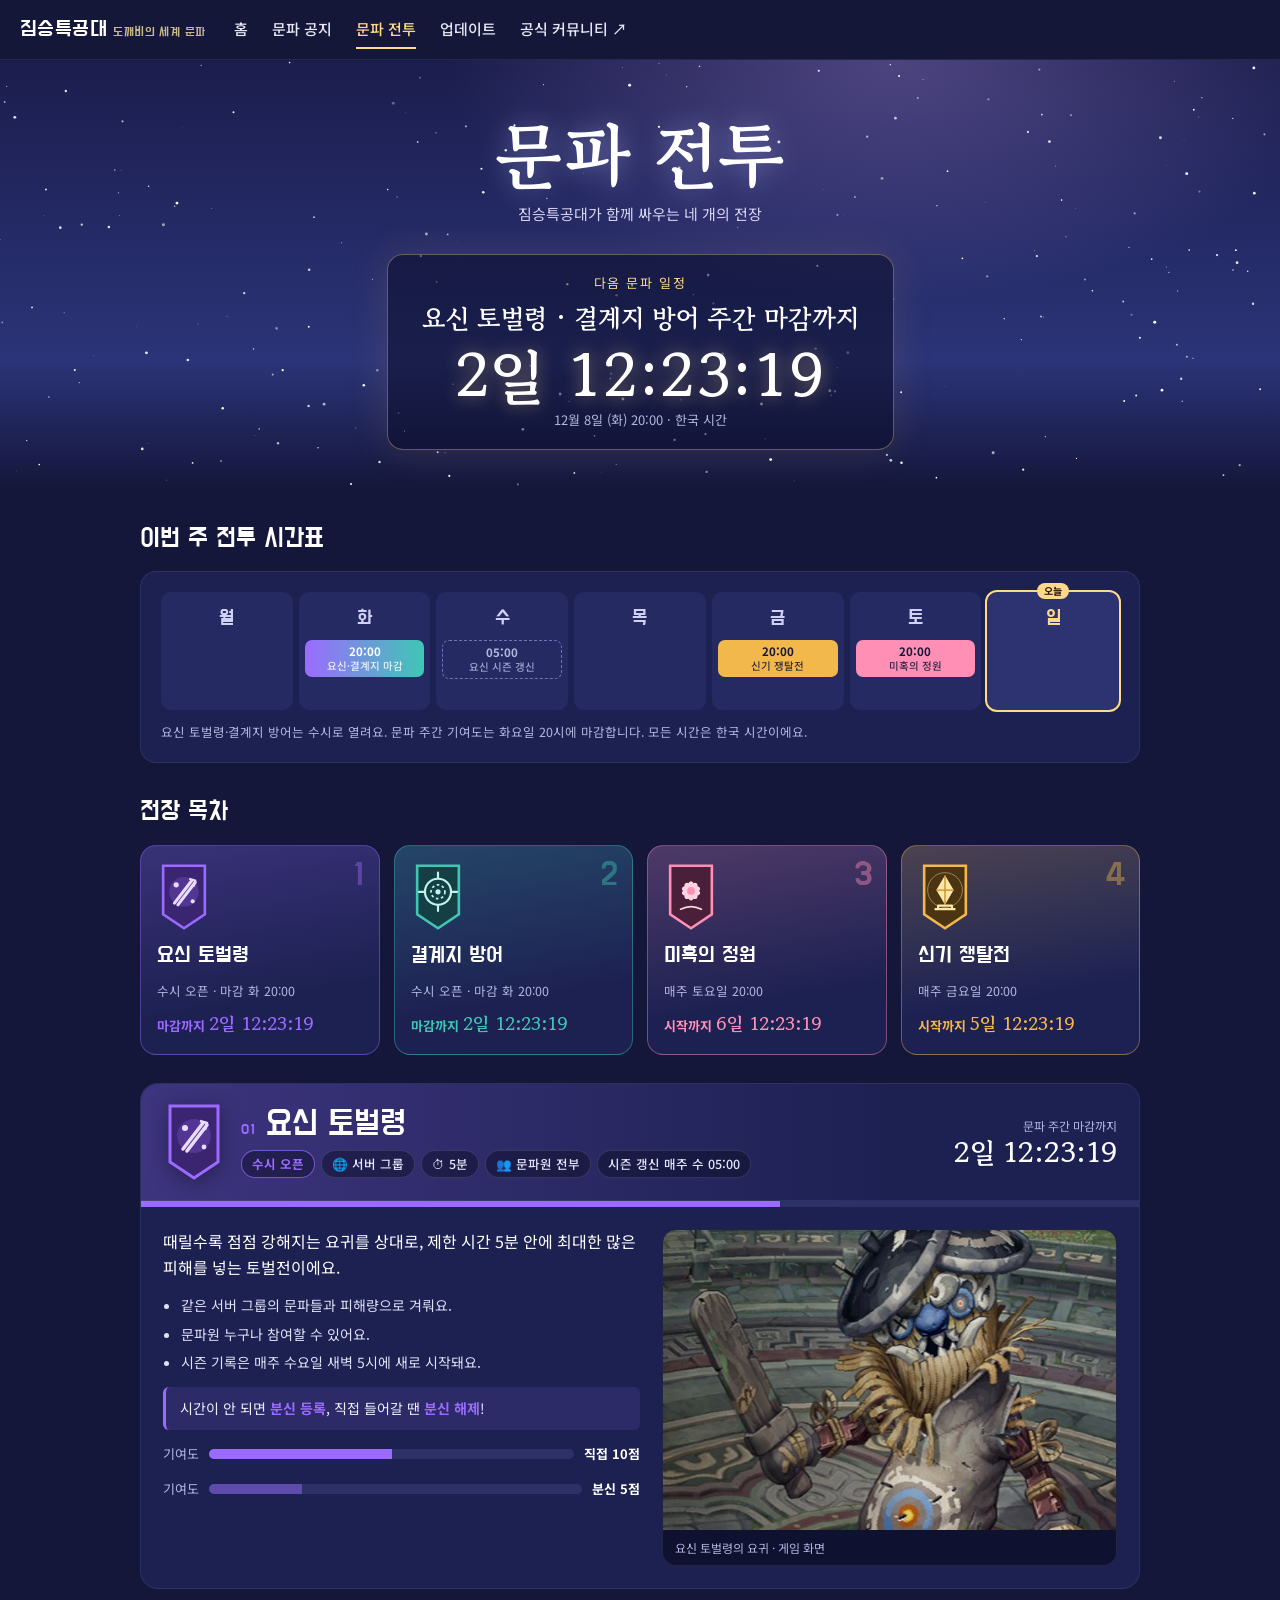
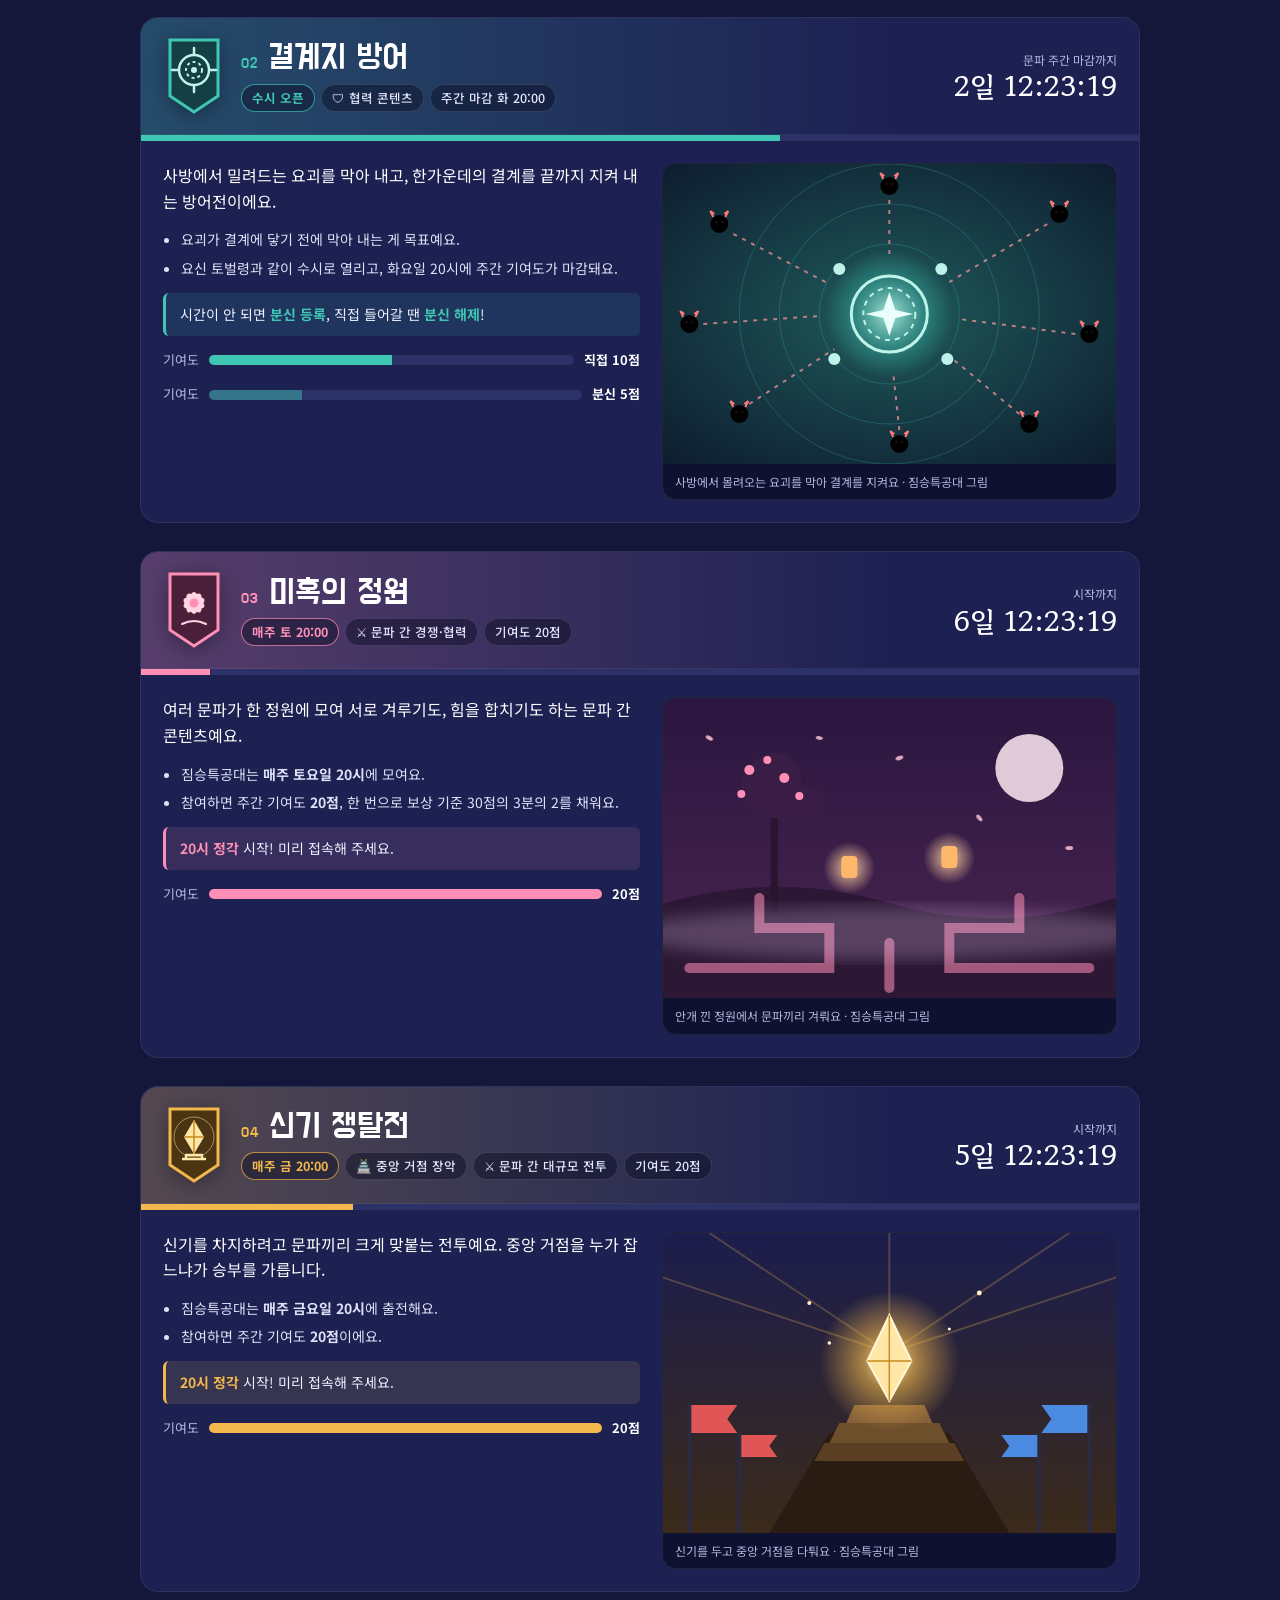
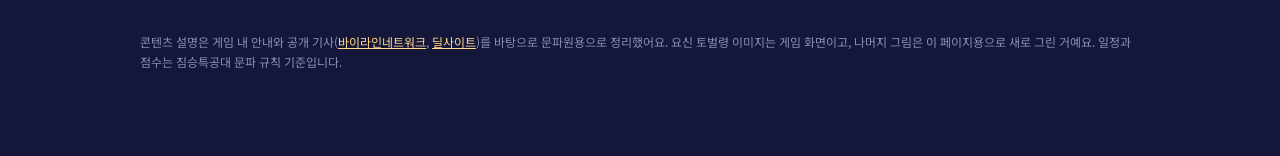
==== battle.html @ cf37f02f "문파 전투 탭 추가, 메인에 다음 일정 카운트다운" ====
<!doctype html>
<html lang="ko">
<head>
<meta charset="utf-8">
<meta name="viewport" content="width=device-width,initial-scale=1,viewport-fit=cover">
<title>문파 전투 · 짐승특공대</title>
<link rel="preconnect" href="https://fonts.googleapis.com">
<link rel="preconnect" href="https://fonts.gstatic.com" crossorigin>
<link rel="stylesheet" href="https://fonts.googleapis.com/css2?family=Do+Hyeon&family=Gowun+Batang:wght@700&family=Noto+Sans+KR:wght@400;500;700&display=swap">
<link rel="stylesheet" href="site.css">
<style>
*{box-sizing:border-box}
html{scroll-behavior:smooth;scroll-padding-top:76px}
body{margin:0;background:#14163a;color:#eef0ff;font-family:"Noto Sans KR",system-ui,sans-serif;line-height:1.6}
:root{--yoshin:#9b6bff;--barrier:#3fc7b4;--garden:#ff8fb5;--artifact:#f2b84b;--card:#1d2152;--card2:#252a62;--muted:#b3b7df}
.serif{font-family:"Gowun Batang",serif;font-weight:700}

/* ── 상단 배너 + 다음 전투 ── */
.top{position:relative;overflow:hidden;text-align:center;padding:56px 20px 40px;
  background:radial-gradient(ellipse 50% 80% at 70% 0%,rgba(170,140,220,.35),transparent 70%),linear-gradient(180deg,#1b1d4d,#2b3478 70%,#14163a)}
#sky{position:absolute;inset:0;width:100%;height:100%;pointer-events:none}
.top-in{position:relative;display:flex;flex-direction:column;align-items:center;gap:10px}
.top h1{margin:0;font-size:clamp(40px,8vw,72px);line-height:1.05;color:#fff;text-shadow:0 0 26px rgba(190,200,255,.45)}
.top .lead{margin:0;color:#d9d6f5;font-size:15px}
.next{margin-top:18px;display:flex;flex-direction:column;align-items:center;gap:4px;padding:18px 34px;border-radius:16px;
  background:rgba(12,14,40,.55);border:1px solid rgba(255,217,138,.35);box-shadow:0 0 40px rgba(255,190,100,.12)}
.next .lbl{font-size:13px;letter-spacing:.12em;color:#ffd98a}
.next .nm{font-size:clamp(20px,3vw,26px);color:#fff}
.next .cd{font-size:clamp(36px,7vw,60px);line-height:1.05;color:#fff;font-variant-numeric:tabular-nums;letter-spacing:.04em;text-shadow:0 0 18px rgba(255,217,138,.45)}
.next .at{font-size:13px;color:var(--muted)}

.wrap{max-width:1040px;margin:0 auto;padding:28px 20px 72px;display:flex;flex-direction:column;gap:28px}
.sec-t{font-family:"Do Hyeon",sans-serif;font-weight:400;font-size:26px;margin:0 0 12px;color:#fff}

/* ── 주간 시간표 ── */
.week{background:var(--card);border:1px solid rgba(255,255,255,.07);border-radius:16px;padding:20px}
.wk-days{display:grid;grid-template-columns:repeat(7,minmax(0,1fr));gap:6px}
.wd{position:relative;border-radius:10px;background:var(--card2);padding:10px 6px 12px;min-height:118px;display:flex;flex-direction:column;align-items:center;gap:6px}
.wd .dn{font-family:"Do Hyeon",sans-serif;font-size:20px;color:#cfd2f5}
.wd.today{outline:2px solid #ffd98a;background:#2d3270}
.wd.today .dn{color:#ffd98a}
.wd.today::after{content:"오늘";position:absolute;top:-9px;font-size:10px;font-weight:700;background:#ffd98a;color:#2a160a;padding:0 7px;border-radius:99px}
.pill{width:100%;border-radius:7px;padding:4px 4px;font-size:11.5px;font-weight:700;text-align:center;line-height:1.3;color:#14163a}
.pill small{display:block;font-weight:500;font-size:10.5px;opacity:.85}
.pill.yb{background:linear-gradient(90deg,var(--yoshin),var(--barrier));color:#fff}
.pill.g{background:var(--garden)}
.pill.a{background:var(--artifact)}
.pill.reset{background:transparent;border:1px dashed #6e74b8;color:#b3b7df}
.wk-note{margin:12px 0 0;font-size:12.5px;color:var(--muted)}

/* ── 목차 ── */
.toc{display:grid;grid-template-columns:repeat(4,minmax(0,1fr));gap:14px}
.ti{--c:#fff;position:relative;display:flex;flex-direction:column;gap:8px;padding:18px 16px 16px;border-radius:16px;text-decoration:none;color:#fff;
  background:linear-gradient(170deg,color-mix(in srgb,var(--c) 22%,#1d2152),#1d2152 70%);border:1px solid color-mix(in srgb,var(--c) 40%,transparent);transition:transform .2s,box-shadow .2s}
.ti:hover{transform:translateY(-4px);box-shadow:0 10px 30px color-mix(in srgb,var(--c) 30%,transparent)}
.ti .num{position:absolute;top:12px;right:14px;font-family:"Do Hyeon",sans-serif;font-size:34px;line-height:1;color:color-mix(in srgb,var(--c) 70%,transparent);opacity:.6}
.ti svg.emb{width:54px;height:66px}
.ti .nm{font-family:"Do Hyeon",sans-serif;font-size:22px}
.ti .wh{font-size:12.5px;color:var(--muted)}
.ti .cd{font-size:13px;font-weight:700;color:var(--c);font-variant-numeric:tabular-nums}
.ti .cd b{font-family:"Gowun Batang",serif;font-size:18px}

/* ── 전투 상세 ── */
.bt{--c:#fff;background:var(--card);border:1px solid rgba(255,255,255,.07);border-radius:18px;overflow:hidden}
.bt-head{display:flex;gap:16px;align-items:center;padding:20px 22px;background:linear-gradient(90deg,color-mix(in srgb,var(--c) 26%,#1d2152),#1d2152 75%);border-bottom:1px solid rgba(255,255,255,.06)}
.bt-head svg.emb{width:62px;height:76px;flex:none;filter:drop-shadow(0 4px 10px rgba(0,0,0,.35))}
.bt-head .tt{display:flex;flex-direction:column;gap:6px;min-width:0;flex:1}
.bt-head h3{margin:0;font-family:"Do Hyeon",sans-serif;font-weight:400;font-size:clamp(26px,4vw,34px);line-height:1.1;color:#fff;display:flex;align-items:baseline;gap:10px;flex-wrap:wrap}
.bt-head h3 .no{font-size:15px;color:var(--c);letter-spacing:.08em}
.chips{display:flex;gap:6px;flex-wrap:wrap}
.chip{display:inline-flex;align-items:center;gap:5px;font-size:12.5px;font-weight:500;padding:3px 10px;border-radius:999px;background:rgba(10,12,35,.45);border:1px solid rgba(255,255,255,.12);color:#e3e5fb;white-space:nowrap}
.chip.k{border-color:color-mix(in srgb,var(--c) 70%,transparent);color:var(--c);font-weight:700}
.bt-cd{flex:none;text-align:right;display:flex;flex-direction:column;gap:2px}
.bt-cd .l{font-size:12px;color:var(--muted)}
.bt-cd .v{font-family:"Gowun Batang",serif;font-weight:700;font-size:28px;line-height:1.1;color:#fff;font-variant-numeric:tabular-nums}
.bt-body{display:grid;grid-template-columns:minmax(0,1.05fr) minmax(0,1fr);gap:22px;padding:22px}
.bt-body p{margin:0}
.desc{display:flex;flex-direction:column;gap:14px}
.desc .goal{font-size:16px;color:#fff}
.desc ul{margin:0;padding-left:18px;display:flex;flex-direction:column;gap:6px;font-size:14px;color:#dfe1f7}
.rule{border-left:3px solid var(--c);background:color-mix(in srgb,var(--c) 12%,transparent);border-radius:6px;padding:10px 14px;font-size:14px}
.rule b{color:var(--c)}
.score{display:flex;align-items:center;gap:10px;font-size:13px;color:var(--muted)}
.score .bar{flex:1;height:10px;border-radius:99px;background:#2c3168;overflow:hidden;display:flex}
.score .bar i{display:block;height:100%;background:var(--c)}
.score .bar i.o{opacity:.45}
.score b{color:#fff;font-variant-numeric:tabular-nums}
figure{margin:0;border-radius:14px;overflow:hidden;background:#0f1130;border:1px solid rgba(255,255,255,.08);display:flex;flex-direction:column}
figure img{display:block;width:100%;height:300px;object-fit:cover;object-position:center 30%}
figure svg.scene{display:block;width:100%;height:300px}
figcaption{font-size:12px;color:var(--muted);padding:8px 12px}
.prog{height:6px;background:#2c3168}
.prog i{display:block;height:100%;background:var(--c);transition:width 1s linear}

.src{font-size:12px;color:#8a8db8;line-height:1.7}
.src a{color:#ffd98a}

@media (max-width:900px){.toc{grid-template-columns:repeat(2,minmax(0,1fr))}.bt-body{grid-template-columns:minmax(0,1fr)}}
@media (max-width:640px){
  .wk-days{grid-template-columns:minmax(0,1fr);gap:8px}
  .wd{min-height:0;flex-direction:row;align-items:center;gap:10px;padding:10px 12px}
  .wd .dn{width:28px;flex:none}
  .wd:not(:has(.pill)):not(.today){display:none}
  .wd.today::after{position:static;order:3;margin-left:auto}
  .pill{width:auto;flex:1;text-align:left;padding:6px 10px;font-size:13px}
  .pill small{display:inline;margin-left:6px;font-size:12px}
  .bt-head{flex-wrap:wrap}.bt-cd{text-align:left;width:100%;flex-direction:row;align-items:baseline;gap:10px}
  .bt-head svg.emb{width:50px;height:62px}
  figure img,figure svg.scene{height:220px}
}
@media (max-width:420px){.toc{gap:10px}.ti{padding:14px 12px}.ti .nm{font-size:19px}.ti .num{font-size:26px}.ti .cd b{font-size:15px}.ti svg.emb{width:44px;height:54px}}
@media (prefers-reduced-motion:reduce){html{scroll-behavior:auto}.ti,.prog i{transition:none}}
</style>
</head>
<body>
<header class="gnb">
  <a class="logo" href="index.html">짐승특공대<small>도깨비의 세계 문파</small></a>
  <nav>
    <a href="index.html">홈</a>
    <a href="notice.html">문파 공지</a>
    <a href="battle.html" class="on">문파 전투</a>
    <a href="updates.html">업데이트</a>
    <a href="https://forum.kakaogames.com/dokkaebi" target="_blank" rel="noopener"><span class="pc">공식 </span>커뮤니티 ↗</a>
  </nav>
</header>

<!-- 문장 SVG 정의 (네 전투 공용 깃발 모양) -->
<svg width="0" height="0" style="position:absolute" aria-hidden="true">
  <defs>
    <path id="pennant" d="M6 2 H54 V58 L30 74 L6 58 Z"/>
    <symbol id="ic-yoshin" viewBox="0 0 60 76"><use href="#pennant" fill="#3b2470" stroke="#9b6bff" stroke-width="3"/><circle cx="30" cy="32" r="17" fill="#9b6bff" opacity=".25"/>
      <path d="M19 45 L39 19 M23 47 L43 21" stroke="#e9dcff" stroke-width="3.5" stroke-linecap="round"/><path d="M36 17 l7 2 -2 7" fill="none" stroke="#e9dcff" stroke-width="2.5" stroke-linejoin="round"/><circle cx="21" cy="24" r="3" fill="#e9dcff"/><circle cx="40" cy="43" r="2.4" fill="#e9dcff"/></symbol>
    <symbol id="ic-barrier" viewBox="0 0 60 76"><use href="#pennant" fill="#143f45" stroke="#3fc7b4" stroke-width="3"/>
      <circle cx="30" cy="32" r="15" fill="none" stroke="#bff3ea" stroke-width="2.5"/><circle cx="30" cy="32" r="8" fill="none" stroke="#bff3ea" stroke-width="2" stroke-dasharray="3 3"/><circle cx="30" cy="32" r="3" fill="#bff3ea"/>
      <path d="M30 10 v6 M30 48 v6 M8 32 h6 M46 32 h6" stroke="#bff3ea" stroke-width="2.5" stroke-linecap="round"/></symbol>
    <symbol id="ic-garden" viewBox="0 0 60 76"><use href="#pennant" fill="#4a1f3a" stroke="#ff8fb5" stroke-width="3"/>
      <g transform="translate(30 31)" fill="#ffd3e2"><ellipse rx="5" ry="11" transform="rotate(0)"/><ellipse rx="5" ry="11" transform="rotate(72)"/><ellipse rx="5" ry="11" transform="rotate(144)"/><ellipse rx="5" ry="11" transform="rotate(216)"/><ellipse rx="5" ry="11" transform="rotate(288)"/></g>
      <circle cx="30" cy="31" r="4.5" fill="#ff8fb5"/><path d="M18 52 q12 -6 24 0" fill="none" stroke="#ffd3e2" stroke-width="2" stroke-linecap="round"/></symbol>
    <symbol id="ic-artifact" viewBox="0 0 60 76"><use href="#pennant" fill="#4a3412" stroke="#f2b84b" stroke-width="3"/>
      <path d="M30 13 L40 30 L30 47 L20 30 Z" fill="#ffe7a8"/><path d="M30 13 L30 47 M20 30 H40" stroke="#c98a1c" stroke-width="1.5"/>
      <path d="M18 52 h24 M22 52 v-4 h16 v4" fill="none" stroke="#ffe7a8" stroke-width="2.5" stroke-linejoin="round"/><circle cx="30" cy="30" r="20" fill="none" stroke="#ffe7a8" stroke-width="1" opacity=".5"/></symbol>
  </defs>
</svg>

<section class="top">
  <canvas id="sky" aria-hidden="true"></canvas>
  <div class="top-in">
    <h1 class="serif">문파 전투</h1>
    <p class="lead">짐승특공대가 함께 싸우는 네 개의 전장</p>
    <div class="next" aria-live="off">
      <span class="lbl">다음 문파 일정</span>
      <span class="nm serif" id="nextName">-</span>
      <span class="cd serif" id="nextCd">--:--:--</span>
      <span class="at" id="nextAt"></span>
    </div>
  </div>
</section>

<main class="wrap">

  <section aria-labelledby="wk-h">
    <h2 class="sec-t" id="wk-h">이번 주 전투 시간표</h2>
    <div class="week">
      <div class="wk-days" id="week">
        <div class="wd" data-d="1"><span class="dn">월</span></div>
        <div class="wd" data-d="2"><span class="dn">화</span><span class="pill yb">20:00<small>요신·결계지 마감</small></span></div>
        <div class="wd" data-d="3"><span class="dn">수</span><span class="pill reset">05:00<small>요신 시즌 갱신</small></span></div>
        <div class="wd" data-d="4"><span class="dn">목</span></div>
        <div class="wd" data-d="5"><span class="dn">금</span><span class="pill a">20:00<small>신기 쟁탈전</small></span></div>
        <div class="wd" data-d="6"><span class="dn">토</span><span class="pill g">20:00<small>미혹의 정원</small></span></div>
        <div class="wd" data-d="0"><span class="dn">일</span></div>
      </div>
      <p class="wk-note">요신 토벌령·결계지 방어는 수시로 열려요. 문파 주간 기여도는 화요일 20시에 마감합니다. 모든 시간은 한국 시간이에요.</p>
    </div>
  </section>

  <section aria-labelledby="toc-h">
    <h2 class="sec-t" id="toc-h">전장 목차</h2>
    <nav class="toc" aria-label="문파 전투 목차">
      <a class="ti" href="#yoshin" style="--c:var(--yoshin)"><span class="num">1</span><svg class="emb"><use href="#ic-yoshin"/></svg><span class="nm">요신 토벌령</span><span class="wh">수시 오픈 · 마감 화 20:00</span><span class="cd" data-cd="yoshin">마감까지 <b>-</b></span></a>
      <a class="ti" href="#barrier" style="--c:var(--barrier)"><span class="num">2</span><svg class="emb"><use href="#ic-barrier"/></svg><span class="nm">결계지 방어</span><span class="wh">수시 오픈 · 마감 화 20:00</span><span class="cd" data-cd="barrier">마감까지 <b>-</b></span></a>
      <a class="ti" href="#garden" style="--c:var(--garden)"><span class="num">3</span><svg class="emb"><use href="#ic-garden"/></svg><span class="nm">미혹의 정원</span><span class="wh">매주 토요일 20:00</span><span class="cd" data-cd="garden">시작까지 <b>-</b></span></a>
      <a class="ti" href="#artifact" style="--c:var(--artifact)"><span class="num">4</span><svg class="emb"><use href="#ic-artifact"/></svg><span class="nm">신기 쟁탈전</span><span class="wh">매주 금요일 20:00</span><span class="cd" data-cd="artifact">시작까지 <b>-</b></span></a>
    </nav>
  </section>

  <!-- 1. 요신 토벌령 -->
  <article class="bt" id="yoshin" style="--c:var(--yoshin)">
    <div class="bt-head">
      <svg class="emb" aria-hidden="true"><use href="#ic-yoshin"/></svg>
      <div class="tt">
        <h3><span class="no">01</span>요신 토벌령</h3>
        <div class="chips"><span class="chip k">수시 오픈</span><span class="chip">🌐 서버 그룹</span><span class="chip">⏱ 5분</span><span class="chip">👥 문파원 전부</span><span class="chip">시즌 갱신 매주 수 05:00</span></div>
      </div>
      <div class="bt-cd"><span class="l">문파 주간 마감까지</span><span class="v" data-cd2="yoshin">--:--:--</span></div>
    </div>
    <div class="prog"><i data-prog="yoshin"></i></div>
    <div class="bt-body">
      <div class="desc">
        <p class="goal">때릴수록 점점 강해지는 요귀를 상대로, 제한 시간 5분 안에 최대한 많은 피해를 넣는 토벌전이에요.</p>
        <ul>
          <li>같은 서버 그룹의 문파들과 피해량으로 겨뤄요.</li>
          <li>문파원 누구나 참여할 수 있어요.</li>
          <li>시즌 기록은 매주 수요일 새벽 5시에 새로 시작돼요.</li>
        </ul>
        <div class="rule">시간이 안 되면 <b>분신 등록</b>, 직접 들어갈 땐 <b>분신 해제</b>!</div>
        <div class="score"><span>기여도</span><span class="bar"><i style="width:50%"></i></span><b>직접 10점</b></div>
        <div class="score"><span>기여도</span><span class="bar"><i class="o" style="width:25%"></i></span><b>분신 5점</b></div>
      </div>
      <figure>
        <img src="yoshin-boss.jpg" alt="요신 토벌령에 등장하는 허수아비 모습의 요귀" loading="lazy">
        <figcaption>요신 토벌령의 요귀 · 게임 화면</figcaption>
      </figure>
    </div>
  </article>

  <!-- 2. 결계지 방어 -->
  <article class="bt" id="barrier" style="--c:var(--barrier)">
    <div class="bt-head">
      <svg class="emb" aria-hidden="true"><use href="#ic-barrier"/></svg>
      <div class="tt">
        <h3><span class="no">02</span>결계지 방어</h3>
        <div class="chips"><span class="chip k">수시 오픈</span><span class="chip">🛡 협력 콘텐츠</span><span class="chip">주간 마감 화 20:00</span></div>
      </div>
      <div class="bt-cd"><span class="l">문파 주간 마감까지</span><span class="v" data-cd2="barrier">--:--:--</span></div>
    </div>
    <div class="prog"><i data-prog="barrier"></i></div>
    <div class="bt-body">
      <div class="desc">
        <p class="goal">사방에서 밀려드는 요괴를 막아 내고, 한가운데의 결계를 끝까지 지켜 내는 방어전이에요.</p>
        <ul>
          <li>요괴가 결계에 닿기 전에 막아 내는 게 목표예요.</li>
          <li>요신 토벌령과 같이 수시로 열리고, 화요일 20시에 주간 기여도가 마감돼요.</li>
        </ul>
        <div class="rule">시간이 안 되면 <b>분신 등록</b>, 직접 들어갈 땐 <b>분신 해제</b>!</div>
        <div class="score"><span>기여도</span><span class="bar"><i style="width:50%"></i></span><b>직접 10점</b></div>
        <div class="score"><span>기여도</span><span class="bar"><i class="o" style="width:25%"></i></span><b>분신 5점</b></div>
      </div>
      <figure>
        <svg class="scene" viewBox="0 0 480 300" preserveAspectRatio="xMidYMid slice" role="img" aria-label="가운데 결계를 향해 사방에서 요괴가 몰려오는 그림">
          <defs><radialGradient id="bg2" cx="50%" cy="50%" r="70%"><stop offset="0" stop-color="#1f5a5a"/><stop offset="1" stop-color="#0d1b2e"/></radialGradient>
            <radialGradient id="ward" cx="50%" cy="50%" r="50%"><stop offset="0" stop-color="#bff3ea" stop-opacity=".9"/><stop offset=".6" stop-color="#3fc7b4" stop-opacity=".35"/><stop offset="1" stop-color="#3fc7b4" stop-opacity="0"/></radialGradient></defs>
          <rect width="480" height="300" fill="url(#bg2)"/>
          <g stroke="#3fc7b4" stroke-opacity=".25" fill="none"><circle cx="240" cy="150" r="70"/><circle cx="240" cy="150" r="110"/><circle cx="240" cy="150" r="150"/></g>
          <circle cx="240" cy="150" r="64" fill="url(#ward)"/>
          <circle cx="240" cy="150" r="38" fill="none" stroke="#bff3ea" stroke-width="3"/>
          <circle cx="240" cy="150" r="26" fill="none" stroke="#bff3ea" stroke-width="2" stroke-dasharray="5 5"/>
          <path d="M240 128 L246 146 L264 150 L246 154 L240 172 L234 154 L216 150 L234 146 Z" fill="#e9fffb"/>
          <g fill="#ff7a7a"><g id="mob"><circle r="9"/><circle cx="-3" cy="-2" r="1.6" fill="#1a0b0b"/><circle cx="3" cy="-2" r="1.6" fill="#1a0b0b"/><path d="M-6 -7 l-3 -6 4 3 M6 -7 l3 -6 -4 3" stroke="#ff7a7a" stroke-width="2"/></g></g>
          <use href="#mob" x="70" y="60"/><use href="#mob" x="40" y="160"/><use href="#mob" x="90" y="250"/>
          <use href="#mob" x="410" y="50"/><use href="#mob" x="440" y="170"/><use href="#mob" x="380" y="260"/>
          <use href="#mob" x="240" y="22"/><use href="#mob" x="250" y="280"/>
          <g stroke="#ff9a9a" stroke-width="2" stroke-dasharray="4 6" fill="none" opacity=".7"><path d="M84 70 L180 120"/><path d="M54 160 L170 152"/><path d="M100 240 L185 185"/><path d="M398 60 L300 118"/><path d="M426 170 L310 155"/><path d="M370 250 L295 188"/><path d="M240 36 L240 92"/><path d="M250 266 L244 210"/></g>
          <g fill="#bff3ea"><circle cx="190" cy="105" r="6"/><circle cx="292" cy="105" r="6"/><circle cx="185" cy="195" r="6"/><circle cx="298" cy="195" r="6"/></g>
        </svg>
        <figcaption>사방에서 몰려오는 요괴를 막아 결계를 지켜요 · 짐승특공대 그림</figcaption>
      </figure>
    </div>
  </article>

  <!-- 3. 미혹의 정원 -->
  <article class="bt" id="garden" style="--c:var(--garden)">
    <div class="bt-head">
      <svg class="emb" aria-hidden="true"><use href="#ic-garden"/></svg>
      <div class="tt">
        <h3><span class="no">03</span>미혹의 정원</h3>
        <div class="chips"><span class="chip k">매주 토 20:00</span><span class="chip">⚔ 문파 간 경쟁·협력</span><span class="chip">기여도 20점</span></div>
      </div>
      <div class="bt-cd"><span class="l">시작까지</span><span class="v" data-cd2="garden">--:--:--</span></div>
    </div>
    <div class="prog"><i data-prog="garden"></i></div>
    <div class="bt-body">
      <div class="desc">
        <p class="goal">여러 문파가 한 정원에 모여 서로 겨루기도, 힘을 합치기도 하는 문파 간 콘텐츠예요.</p>
        <ul>
          <li>짐승특공대는 <b>매주 토요일 20시</b>에 모여요.</li>
          <li>참여하면 주간 기여도 <b>20점</b>, 한 번으로 보상 기준 30점의 3분의 2를 채워요.</li>
        </ul>
        <div class="rule"><b>20시 정각</b> 시작! 미리 접속해 주세요.</div>
        <div class="score"><span>기여도</span><span class="bar"><i style="width:100%"></i></span><b>20점</b></div>
      </div>
      <figure>
        <svg class="scene" viewBox="0 0 480 300" preserveAspectRatio="xMidYMid slice" role="img" aria-label="안개 낀 밤의 정원과 등불, 꽃잎이 흩날리는 그림">
          <defs><linearGradient id="bg3" x1="0" y1="0" x2="0" y2="1"><stop offset="0" stop-color="#2a1640"/><stop offset="1" stop-color="#4a2550"/></linearGradient>
            <radialGradient id="glow3"><stop offset="0" stop-color="#ffd3a0" stop-opacity=".9"/><stop offset="1" stop-color="#ffd3a0" stop-opacity="0"/></radialGradient>
            <filter id="blur3"><feGaussianBlur stdDeviation="8"/></filter></defs>
          <rect width="480" height="300" fill="url(#bg3)"/>
          <circle cx="380" cy="70" r="34" fill="#ffe9f1" opacity=".85"/>
          <path d="M0 210 Q120 170 240 205 T480 195 V300 H0Z" fill="#2c1735"/>
          <g fill="none" stroke="#ff8fb5" stroke-opacity=".55" stroke-width="10" stroke-linecap="round"><path d="M40 270 H180 V230 H110 V200"/><path d="M440 270 H300 V230 H370 V200"/><path d="M240 290 V245"/></g>
          <g transform="translate(120 120)"><path d="M0 0 C-30 -10 -40 -40 -10 -60 C10 -75 40 -55 30 -30 C50 -40 70 -10 40 5 Z" fill="#3a1d47"/></g>
          <g fill="#ff8fb5"><circle cx="100" cy="72" r="5"/><circle cx="118" cy="62" r="4"/><circle cx="135" cy="80" r="5"/><circle cx="92" cy="96" r="4"/><circle cx="150" cy="98" r="4"/></g>
          <path d="M125 120 V215" stroke="#2a1430" stroke-width="7"/>
          <g><circle cx="200" cy="170" r="26" fill="url(#glow3)"/><rect x="192" y="158" width="16" height="22" rx="4" fill="#ffb86b"/>
             <circle cx="300" cy="160" r="26" fill="url(#glow3)"/><rect x="292" y="148" width="16" height="22" rx="4" fill="#ffb86b"/></g>
          <ellipse cx="240" cy="235" rx="260" ry="26" fill="#f6d6ff" opacity=".22" filter="url(#blur3)"/>
          <g fill="#ffc3d6" opacity=".85"><ellipse cx="60" cy="40" rx="4" ry="2" transform="rotate(30 60 40)"/><ellipse cx="250" cy="60" rx="4" ry="2" transform="rotate(-20 250 60)"/><ellipse cx="330" cy="120" rx="4" ry="2" transform="rotate(50 330 120)"/><ellipse cx="420" cy="150" rx="4" ry="2"/><ellipse cx="170" cy="40" rx="3.5" ry="1.8" transform="rotate(10 170 40)"/></g>
        </svg>
        <figcaption>안개 낀 정원에서 문파끼리 겨뤄요 · 짐승특공대 그림</figcaption>
      </figure>
    </div>
  </article>

  <!-- 4. 신기 쟁탈전 -->
  <article class="bt" id="artifact" style="--c:var(--artifact)">
    <div class="bt-head">
      <svg class="emb" aria-hidden="true"><use href="#ic-artifact"/></svg>
      <div class="tt">
        <h3><span class="no">04</span>신기 쟁탈전</h3>
        <div class="chips"><span class="chip k">매주 금 20:00</span><span class="chip">🏯 중앙 거점 장악</span><span class="chip">⚔ 문파 간 대규모 전투</span><span class="chip">기여도 20점</span></div>
      </div>
      <div class="bt-cd"><span class="l">시작까지</span><span class="v" data-cd2="artifact">--:--:--</span></div>
    </div>
    <div class="prog"><i data-prog="artifact"></i></div>
    <div class="bt-body">
      <div class="desc">
        <p class="goal">신기를 차지하려고 문파끼리 크게 맞붙는 전투예요. 중앙 거점을 누가 잡느냐가 승부를 가릅니다.</p>
        <ul>
          <li>짐승특공대는 <b>매주 금요일 20시</b>에 출전해요.</li>
                    <li>참여하면 주간 기여도 <b>20점</b>이에요.</li>
        </ul>
        <div class="rule"><b>20시 정각</b> 시작! 미리 접속해 주세요.</div>
        <div class="score"><span>기여도</span><span class="bar"><i style="width:100%"></i></span><b>20점</b></div>
      </div>
      <figure>
        <svg class="scene" viewBox="0 0 480 300" preserveAspectRatio="xMidYMid slice" role="img" aria-label="가운데 제단 위에 빛나는 신기가 있고 양쪽에서 문파 깃발이 다가오는 그림">
          <defs><linearGradient id="bg4" x1="0" y1="0" x2="0" y2="1"><stop offset="0" stop-color="#1b1d4d"/><stop offset="1" stop-color="#3b2a1a"/></linearGradient>
            <radialGradient id="glow4"><stop offset="0" stop-color="#fff2c4"/><stop offset=".4" stop-color="#f2b84b" stop-opacity=".6"/><stop offset="1" stop-color="#f2b84b" stop-opacity="0"/></radialGradient></defs>
          <rect width="480" height="300" fill="url(#bg4)"/>
          <g stroke="#f2b84b" stroke-opacity=".25" stroke-width="2"><path d="M240 120 L0 40"/><path d="M240 120 L480 40"/><path d="M240 120 L60 0"/><path d="M240 120 L420 0"/><path d="M240 120 L240 0"/></g>
          <path d="M120 300 L180 200 H300 L360 300Z" fill="#2a1c12"/>
          <path d="M175 210 H305 L315 228 H165Z" fill="#5a3f22"/><path d="M190 190 H290 L300 210 H180Z" fill="#6e4f2c"/><path d="M205 172 H275 L283 190 H197Z" fill="#856038"/>
          <circle cx="240" cy="128" r="70" fill="url(#glow4)"/>
          <path d="M240 82 L262 128 L240 168 L218 128 Z" fill="#ffe7a8" stroke="#fff6d8" stroke-width="2"/><path d="M240 82 V168 M218 128 H262" stroke="#c98a1c" stroke-width="1.5"/>
          <g><path d="M40 300 V170" stroke="#2a2a40" stroke-width="4"/><path d="M42 172 h46 l-10 14 10 14 h-46z" fill="#e05555"/>
             <path d="M90 300 V200" stroke="#2a2a40" stroke-width="4"/><path d="M92 202 h36 l-8 11 8 11 h-36z" fill="#e05555"/>
             <path d="M440 300 V170" stroke="#2a2a40" stroke-width="4"/><path d="M438 172 h-46 l10 14 -10 14 h46z" fill="#4a8ae0"/>
             <path d="M390 300 V200" stroke="#2a2a40" stroke-width="4"/><path d="M388 202 h-36 l8 11 -8 11 h36z" fill="#4a8ae0"/></g>
          <g fill="#fff2c4"><circle cx="160" cy="70" r="2"/><circle cx="330" cy="60" r="2.4"/><circle cx="300" cy="96" r="1.6"/><circle cx="180" cy="110" r="1.8"/></g>
        </svg>
        <figcaption>신기를 두고 중앙 거점을 다퉈요 · 짐승특공대 그림</figcaption>
      </figure>
    </div>
  </article>

  <p class="src">콘텐츠 설명은 게임 내 안내와 공개 기사(<a href="https://byline.network/2026/08/20-643/" target="_blank" rel="noopener">바이라인네트워크</a>, <a href="https://dealsite.co.kr/articles/167556" target="_blank" rel="noopener">딜사이트</a>)를 바탕으로 문파원용으로 정리했어요. 요신 토벌령 이미지는 게임 화면이고, 나머지 그림은 이 페이지용으로 새로 그린 거예요. 일정과 점수는 짐승특공대 문파 규칙 기준입니다.</p>
</main>

<script src="schedule.js"></script>
<script>
(function(){
  var B=window.BATTLES, T=window.BattleTime, WEEK=7*86400000;
  var dayName=['일','월','화','수','목','금','토'];
  function label(b){return b.kind==='deadline'?'요신 토벌령 · 결계지 방어 주간 마감':b.name;}
  /* 오늘 표시 */
  var k=new Date(Date.now()+9*3600000).getUTCDay();
  var td=document.querySelector('.wd[data-d="'+k+'"]'); if(td) td.classList.add('today');

  function tick(){
    var now=Date.now();
    var s=T.soonest(now), f=T.fmt(s.ms);
    document.getElementById('nextName').textContent=label(s.b)+(s.b.kind==='deadline'?'까지':' 시작까지');
    document.getElementById('nextCd').textContent=f.text;
    var at=new Date(now+s.ms+9*3600000);
    document.getElementById('nextAt').textContent=(at.getUTCMonth()+1)+'월 '+at.getUTCDate()+'일 ('+dayName[at.getUTCDay()]+') '+String(at.getUTCHours()).padStart(2,'0')+':'+String(at.getUTCMinutes()).padStart(2,'0')+' · 한국 시간';
    B.forEach(function(b){
      var ms=T.untilNext(b,now), t=T.fmt(ms);
      var a=document.querySelector('[data-cd="'+b.id+'"] b'); if(a) a.textContent=t.text;
      var c=document.querySelector('[data-cd2="'+b.id+'"]'); if(c) c.textContent=t.text;
      var p=document.querySelector('[data-prog="'+b.id+'"]'); if(p) p.style.width=((1-ms/WEEK)*100).toFixed(2)+'%';
    });
  }
  tick(); setInterval(tick,1000);

  /* 별 */
  var c=document.getElementById('sky'),x=c.getContext('2d'),dpr=Math.min(window.devicePixelRatio||1,2),st=[];
  var still=window.matchMedia('(prefers-reduced-motion: reduce)').matches;
  function size(){c.width=c.offsetWidth*dpr;c.height=c.offsetHeight*dpr;st=[];var n=Math.round(c.offsetWidth*c.offsetHeight/2400);
    for(var i=0;i<n;i++)st.push({x:Math.random()*c.width,y:Math.random()*c.height,r:(Math.random()*1.2+.3)*dpr,p:Math.random()*6.28,s:Math.random()*.02+.005});}
  function draw(){x.clearRect(0,0,c.width,c.height);for(var i=0;i<st.length;i++){var s=st[i];s.p+=s.s;x.globalAlpha=.3+.7*Math.abs(Math.sin(s.p));x.fillStyle='#fff';x.beginPath();x.arc(s.x,s.y,s.r,0,6.28);x.fill();}
    if(!still)requestAnimationFrame(draw);}
  size();draw();window.addEventListener('resize',function(){size();if(still)draw();});
})();
</script>
</body>
</html>
---- site.css ----
/* 공통 상단 메뉴 (모든 페이지) */
.gnb{position:sticky;top:0;z-index:50;display:flex;align-items:center;gap:28px;
  height:60px;padding:0 max(20px,env(safe-area-inset-left,0px));
  background:rgba(22,24,58,.92);backdrop-filter:blur(8px);-webkit-backdrop-filter:blur(8px);
  border-bottom:1px solid rgba(255,255,255,.08);font-family:"Noto Sans KR",system-ui,sans-serif}
.gnb .logo{font-family:"Do Hyeon","Noto Sans KR",sans-serif;font-size:22px;color:#fff;text-decoration:none;letter-spacing:.02em;white-space:nowrap}
.gnb .logo small{font-size:13px;color:#c8b98a;margin-left:6px}
.gnb nav{display:flex;gap:24px;overflow-x:auto;scrollbar-width:none}
.gnb nav a{color:#e6e6f5;text-decoration:none;font-size:15px;font-weight:500;white-space:nowrap;padding:6px 0;border-bottom:2px solid transparent}
.gnb nav a:hover{color:#fff}
.gnb nav a.on{color:#ffd98a;border-bottom-color:#ffd98a}
@media (max-width:560px){.gnb{gap:16px}.gnb .logo small{display:none}.gnb nav{gap:16px}.gnb nav a{font-size:14px}}
@media (max-width:420px){.gnb .pc{display:none}.gnb{gap:12px}.gnb nav{gap:12px}}
@media (max-width:480px){.gnb .logo{display:none}.gnb nav{gap:14px}.gnb nav a{font-size:14px}}
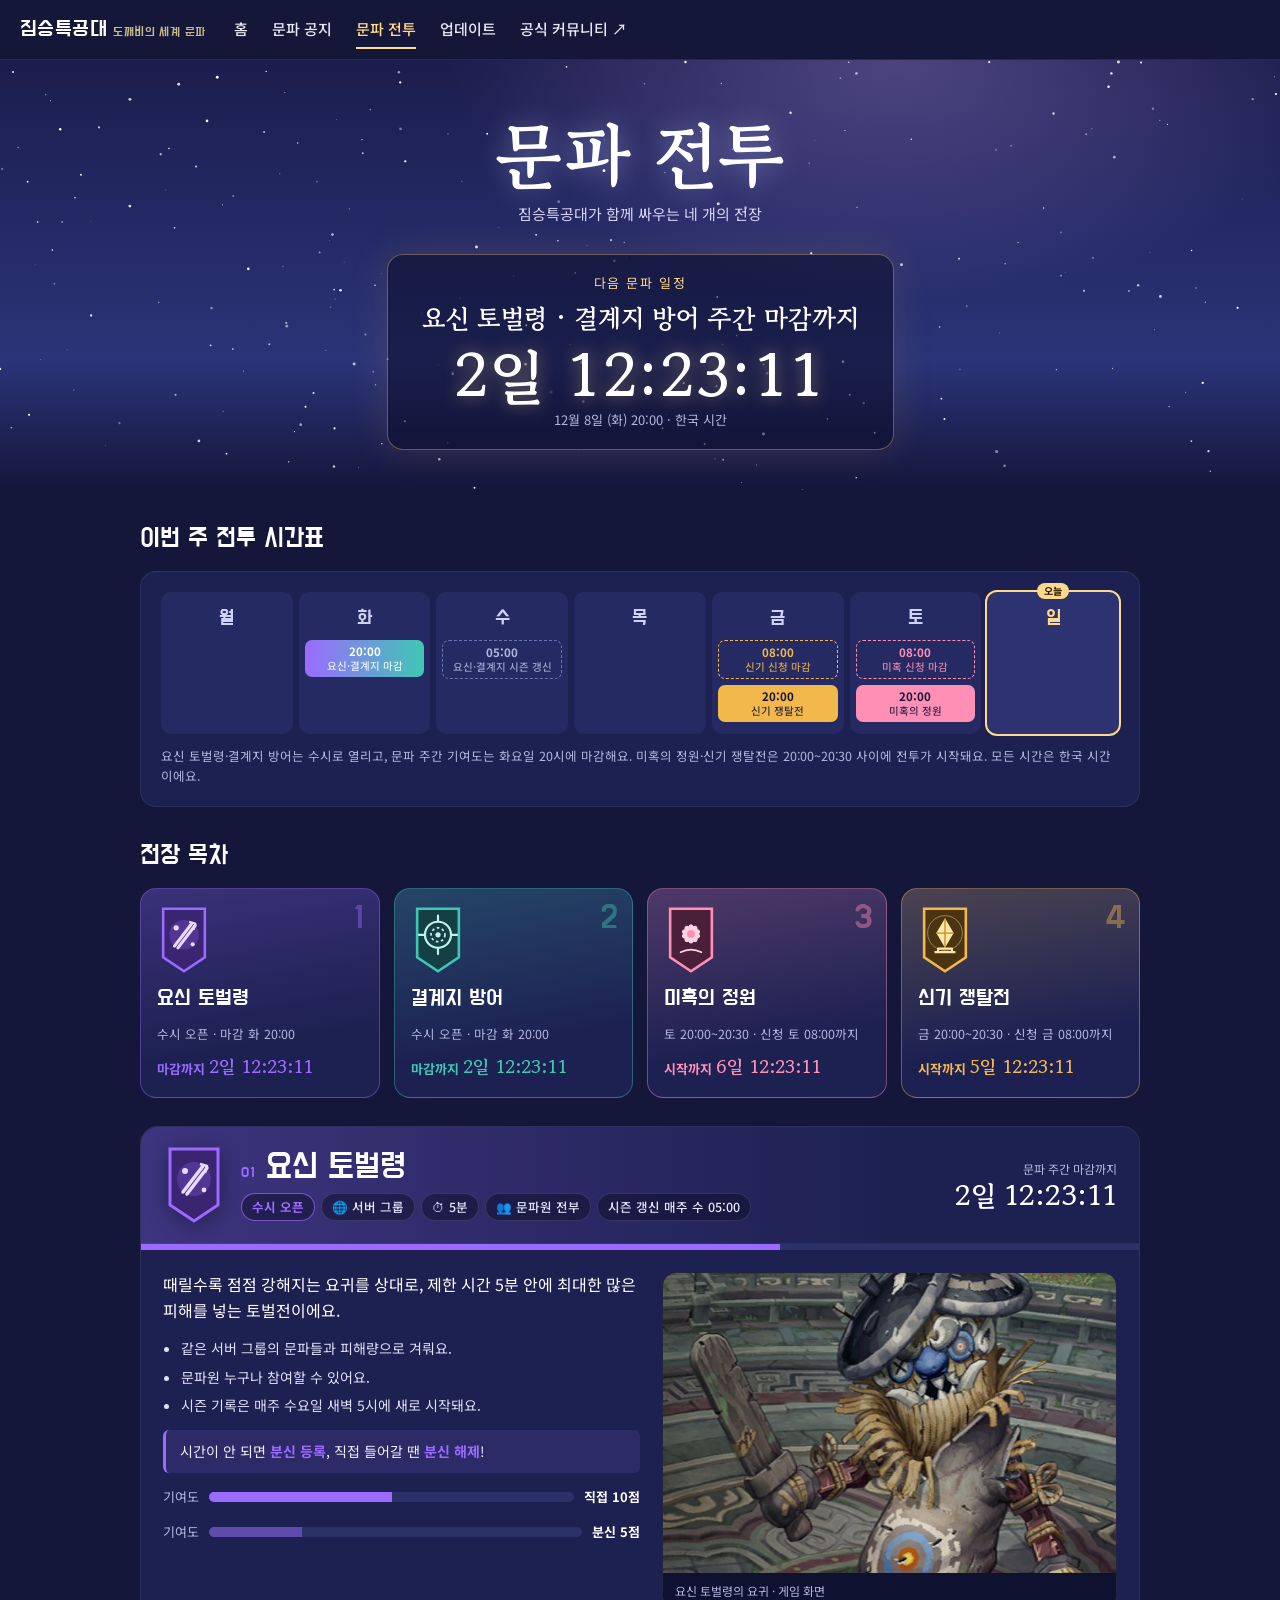
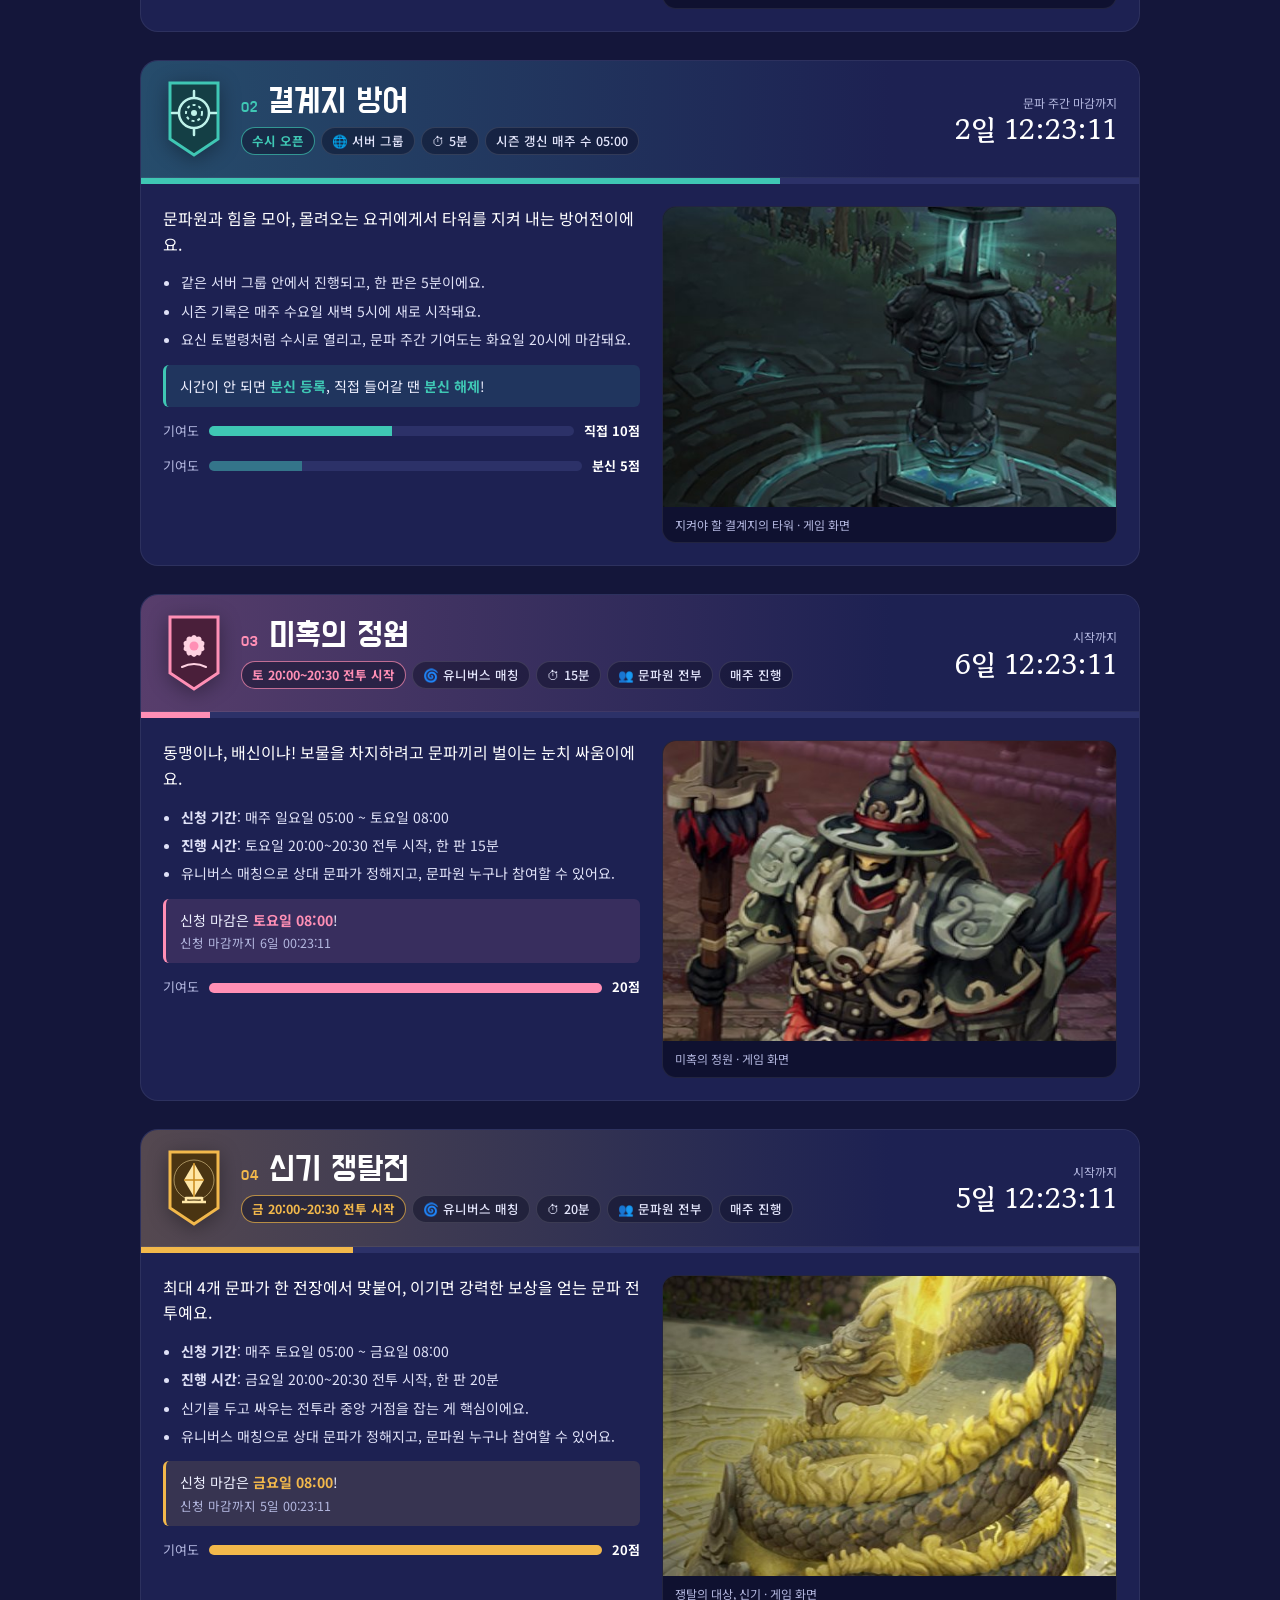
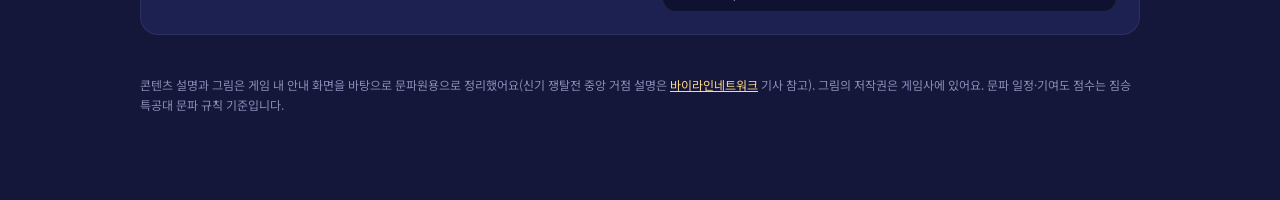
==== commit 5939bd53: "문파 전투: 게임 화면·공식 일정 반영" ====
--- a/battle.html
+++ b/battle.html
@@ -45,6 +45,7 @@
 .pill.yb{background:linear-gradient(90deg,var(--yoshin),var(--barrier));color:#fff}
 .pill.g{background:var(--garden)}
 .pill.a{background:var(--artifact)}
+.pill.apl{background:transparent;border:1px dashed}.pill.a2{border-color:var(--artifact);color:var(--artifact)}.pill.g2{border-color:var(--garden);color:var(--garden)}
 .pill.reset{background:transparent;border:1px dashed #6e74b8;color:#b3b7df}
 .wk-note{margin:12px 0 0;font-size:12.5px;color:var(--muted)}
 
@@ -80,6 +81,8 @@
 .desc ul{margin:0;padding-left:18px;display:flex;flex-direction:column;gap:6px;font-size:14px;color:#dfe1f7}
 .rule{border-left:3px solid var(--c);background:color-mix(in srgb,var(--c) 12%,transparent);border-radius:6px;padding:10px 14px;font-size:14px}
 .rule b{color:var(--c)}
+.rule .ap{display:block;margin-top:2px;font-size:12.5px;color:var(--muted);font-variant-numeric:tabular-nums}
+.live{color:#7dffb0!important}
 .score{display:flex;align-items:center;gap:10px;font-size:13px;color:var(--muted)}
 .score .bar{flex:1;height:10px;border-radius:99px;background:#2c3168;overflow:hidden;display:flex}
 .score .bar i{display:block;height:100%;background:var(--c)}
@@ -164,13 +167,13 @@
       <div class="wk-days" id="week">
         <div class="wd" data-d="1"><span class="dn">월</span></div>
         <div class="wd" data-d="2"><span class="dn">화</span><span class="pill yb">20:00<small>요신·결계지 마감</small></span></div>
-        <div class="wd" data-d="3"><span class="dn">수</span><span class="pill reset">05:00<small>요신 시즌 갱신</small></span></div>
+        <div class="wd" data-d="3"><span class="dn">수</span><span class="pill reset">05:00<small>요신·결계지 시즌 갱신</small></span></div>
         <div class="wd" data-d="4"><span class="dn">목</span></div>
-        <div class="wd" data-d="5"><span class="dn">금</span><span class="pill a">20:00<small>신기 쟁탈전</small></span></div>
-        <div class="wd" data-d="6"><span class="dn">토</span><span class="pill g">20:00<small>미혹의 정원</small></span></div>
+        <div class="wd" data-d="5"><span class="dn">금</span><span class="pill apl a2">08:00<small>신기 신청 마감</small></span><span class="pill a">20:00<small>신기 쟁탈전</small></span></div>
+        <div class="wd" data-d="6"><span class="dn">토</span><span class="pill apl g2">08:00<small>미혹 신청 마감</small></span><span class="pill g">20:00<small>미혹의 정원</small></span></div>
         <div class="wd" data-d="0"><span class="dn">일</span></div>
       </div>
-      <p class="wk-note">요신 토벌령·결계지 방어는 수시로 열려요. 문파 주간 기여도는 화요일 20시에 마감합니다. 모든 시간은 한국 시간이에요.</p>
+      <p class="wk-note">요신 토벌령·결계지 방어는 수시로 열리고, 문파 주간 기여도는 화요일 20시에 마감해요. 미혹의 정원·신기 쟁탈전은 20:00~20:30 사이에 전투가 시작돼요. 모든 시간은 한국 시간이에요.</p>
     </div>
   </section>
 
@@ -179,8 +182,8 @@
     <nav class="toc" aria-label="문파 전투 목차">
       <a class="ti" href="#yoshin" style="--c:var(--yoshin)"><span class="num">1</span><svg class="emb"><use href="#ic-yoshin"/></svg><span class="nm">요신 토벌령</span><span class="wh">수시 오픈 · 마감 화 20:00</span><span class="cd" data-cd="yoshin">마감까지 <b>-</b></span></a>
       <a class="ti" href="#barrier" style="--c:var(--barrier)"><span class="num">2</span><svg class="emb"><use href="#ic-barrier"/></svg><span class="nm">결계지 방어</span><span class="wh">수시 오픈 · 마감 화 20:00</span><span class="cd" data-cd="barrier">마감까지 <b>-</b></span></a>
-      <a class="ti" href="#garden" style="--c:var(--garden)"><span class="num">3</span><svg class="emb"><use href="#ic-garden"/></svg><span class="nm">미혹의 정원</span><span class="wh">매주 토요일 20:00</span><span class="cd" data-cd="garden">시작까지 <b>-</b></span></a>
-      <a class="ti" href="#artifact" style="--c:var(--artifact)"><span class="num">4</span><svg class="emb"><use href="#ic-artifact"/></svg><span class="nm">신기 쟁탈전</span><span class="wh">매주 금요일 20:00</span><span class="cd" data-cd="artifact">시작까지 <b>-</b></span></a>
+      <a class="ti" href="#garden" style="--c:var(--garden)"><span class="num">3</span><svg class="emb"><use href="#ic-garden"/></svg><span class="nm">미혹의 정원</span><span class="wh">토 20:00~20:30 · 신청 토 08:00까지</span><span class="cd" data-cd="garden">시작까지 <b>-</b></span></a>
+      <a class="ti" href="#artifact" style="--c:var(--artifact)"><span class="num">4</span><svg class="emb"><use href="#ic-artifact"/></svg><span class="nm">신기 쟁탈전</span><span class="wh">금 20:00~20:30 · 신청 금 08:00까지</span><span class="cd" data-cd="artifact">시작까지 <b>-</b></span></a>
     </nav>
   </section>
 
@@ -220,40 +223,26 @@
       <svg class="emb" aria-hidden="true"><use href="#ic-barrier"/></svg>
       <div class="tt">
         <h3><span class="no">02</span>결계지 방어</h3>
-        <div class="chips"><span class="chip k">수시 오픈</span><span class="chip">🛡 협력 콘텐츠</span><span class="chip">주간 마감 화 20:00</span></div>
+        <div class="chips"><span class="chip k">수시 오픈</span><span class="chip">🌐 서버 그룹</span><span class="chip">⏱ 5분</span><span class="chip">시즌 갱신 매주 수 05:00</span></div>
       </div>
       <div class="bt-cd"><span class="l">문파 주간 마감까지</span><span class="v" data-cd2="barrier">--:--:--</span></div>
     </div>
     <div class="prog"><i data-prog="barrier"></i></div>
     <div class="bt-body">
       <div class="desc">
-        <p class="goal">사방에서 밀려드는 요괴를 막아 내고, 한가운데의 결계를 끝까지 지켜 내는 방어전이에요.</p>
+        <p class="goal">문파원과 힘을 모아, 몰려오는 요귀에게서 타워를 지켜 내는 방어전이에요.</p>
         <ul>
-          <li>요괴가 결계에 닿기 전에 막아 내는 게 목표예요.</li>
-          <li>요신 토벌령과 같이 수시로 열리고, 화요일 20시에 주간 기여도가 마감돼요.</li>
+          <li>같은 서버 그룹 안에서 진행되고, 한 판은 5분이에요.</li>
+          <li>시즌 기록은 매주 수요일 새벽 5시에 새로 시작돼요.</li>
+          <li>요신 토벌령처럼 수시로 열리고, 문파 주간 기여도는 화요일 20시에 마감돼요.</li>
         </ul>
         <div class="rule">시간이 안 되면 <b>분신 등록</b>, 직접 들어갈 땐 <b>분신 해제</b>!</div>
         <div class="score"><span>기여도</span><span class="bar"><i style="width:50%"></i></span><b>직접 10점</b></div>
         <div class="score"><span>기여도</span><span class="bar"><i class="o" style="width:25%"></i></span><b>분신 5점</b></div>
       </div>
       <figure>
-        <svg class="scene" viewBox="0 0 480 300" preserveAspectRatio="xMidYMid slice" role="img" aria-label="가운데 결계를 향해 사방에서 요괴가 몰려오는 그림">
-          <defs><radialGradient id="bg2" cx="50%" cy="50%" r="70%"><stop offset="0" stop-color="#1f5a5a"/><stop offset="1" stop-color="#0d1b2e"/></radialGradient>
-            <radialGradient id="ward" cx="50%" cy="50%" r="50%"><stop offset="0" stop-color="#bff3ea" stop-opacity=".9"/><stop offset=".6" stop-color="#3fc7b4" stop-opacity=".35"/><stop offset="1" stop-color="#3fc7b4" stop-opacity="0"/></radialGradient></defs>
-          <rect width="480" height="300" fill="url(#bg2)"/>
-          <g stroke="#3fc7b4" stroke-opacity=".25" fill="none"><circle cx="240" cy="150" r="70"/><circle cx="240" cy="150" r="110"/><circle cx="240" cy="150" r="150"/></g>
-          <circle cx="240" cy="150" r="64" fill="url(#ward)"/>
-          <circle cx="240" cy="150" r="38" fill="none" stroke="#bff3ea" stroke-width="3"/>
-          <circle cx="240" cy="150" r="26" fill="none" stroke="#bff3ea" stroke-width="2" stroke-dasharray="5 5"/>
-          <path d="M240 128 L246 146 L264 150 L246 154 L240 172 L234 154 L216 150 L234 146 Z" fill="#e9fffb"/>
-          <g fill="#ff7a7a"><g id="mob"><circle r="9"/><circle cx="-3" cy="-2" r="1.6" fill="#1a0b0b"/><circle cx="3" cy="-2" r="1.6" fill="#1a0b0b"/><path d="M-6 -7 l-3 -6 4 3 M6 -7 l3 -6 -4 3" stroke="#ff7a7a" stroke-width="2"/></g></g>
-          <use href="#mob" x="70" y="60"/><use href="#mob" x="40" y="160"/><use href="#mob" x="90" y="250"/>
-          <use href="#mob" x="410" y="50"/><use href="#mob" x="440" y="170"/><use href="#mob" x="380" y="260"/>
-          <use href="#mob" x="240" y="22"/><use href="#mob" x="250" y="280"/>
-          <g stroke="#ff9a9a" stroke-width="2" stroke-dasharray="4 6" fill="none" opacity=".7"><path d="M84 70 L180 120"/><path d="M54 160 L170 152"/><path d="M100 240 L185 185"/><path d="M398 60 L300 118"/><path d="M426 170 L310 155"/><path d="M370 250 L295 188"/><path d="M240 36 L240 92"/><path d="M250 266 L244 210"/></g>
-          <g fill="#bff3ea"><circle cx="190" cy="105" r="6"/><circle cx="292" cy="105" r="6"/><circle cx="185" cy="195" r="6"/><circle cx="298" cy="195" r="6"/></g>
-        </svg>
-        <figcaption>사방에서 몰려오는 요괴를 막아 결계를 지켜요 · 짐승특공대 그림</figcaption>
+        <img src="barrier-tower.jpg" alt="결계 문양 위에 서 있는, 푸른빛이 도는 석탑" loading="lazy" style="object-position:center 40%">
+        <figcaption>지켜야 할 결계지의 타워 · 게임 화면</figcaption>
       </figure>
     </div>
   </article>
@@ -264,39 +253,25 @@
       <svg class="emb" aria-hidden="true"><use href="#ic-garden"/></svg>
       <div class="tt">
         <h3><span class="no">03</span>미혹의 정원</h3>
-        <div class="chips"><span class="chip k">매주 토 20:00</span><span class="chip">⚔ 문파 간 경쟁·협력</span><span class="chip">기여도 20점</span></div>
-      </div>
-      <div class="bt-cd"><span class="l">시작까지</span><span class="v" data-cd2="garden">--:--:--</span></div>
+        <div class="chips"><span class="chip k">토 20:00~20:30 전투 시작</span><span class="chip">🌀 유니버스 매칭</span><span class="chip">⏱ 15분</span><span class="chip">👥 문파원 전부</span><span class="chip">매주 진행</span></div>
+      </div>
+      <div class="bt-cd"><span class="l" data-cdl="garden">시작까지</span><span class="v" data-cd2="garden">--:--:--</span></div>
     </div>
     <div class="prog"><i data-prog="garden"></i></div>
     <div class="bt-body">
       <div class="desc">
-        <p class="goal">여러 문파가 한 정원에 모여 서로 겨루기도, 힘을 합치기도 하는 문파 간 콘텐츠예요.</p>
+        <p class="goal">동맹이냐, 배신이냐! 보물을 차지하려고 문파끼리 벌이는 눈치 싸움이에요.</p>
         <ul>
-          <li>짐승특공대는 <b>매주 토요일 20시</b>에 모여요.</li>
-          <li>참여하면 주간 기여도 <b>20점</b>, 한 번으로 보상 기준 30점의 3분의 2를 채워요.</li>
+          <li><b>신청 기간</b>: 매주 일요일 05:00 ~ 토요일 08:00</li>
+          <li><b>진행 시간</b>: 토요일 20:00~20:30 전투 시작, 한 판 15분</li>
+          <li>유니버스 매칭으로 상대 문파가 정해지고, 문파원 누구나 참여할 수 있어요.</li>
         </ul>
-        <div class="rule"><b>20시 정각</b> 시작! 미리 접속해 주세요.</div>
+        <div class="rule">신청 마감은 <b>토요일 08:00</b>! <span class="ap" data-ap="garden"></span></div>
         <div class="score"><span>기여도</span><span class="bar"><i style="width:100%"></i></span><b>20점</b></div>
       </div>
       <figure>
-        <svg class="scene" viewBox="0 0 480 300" preserveAspectRatio="xMidYMid slice" role="img" aria-label="안개 낀 밤의 정원과 등불, 꽃잎이 흩날리는 그림">
-          <defs><linearGradient id="bg3" x1="0" y1="0" x2="0" y2="1"><stop offset="0" stop-color="#2a1640"/><stop offset="1" stop-color="#4a2550"/></linearGradient>
-            <radialGradient id="glow3"><stop offset="0" stop-color="#ffd3a0" stop-opacity=".9"/><stop offset="1" stop-color="#ffd3a0" stop-opacity="0"/></radialGradient>
-            <filter id="blur3"><feGaussianBlur stdDeviation="8"/></filter></defs>
-          <rect width="480" height="300" fill="url(#bg3)"/>
-          <circle cx="380" cy="70" r="34" fill="#ffe9f1" opacity=".85"/>
-          <path d="M0 210 Q120 170 240 205 T480 195 V300 H0Z" fill="#2c1735"/>
-          <g fill="none" stroke="#ff8fb5" stroke-opacity=".55" stroke-width="10" stroke-linecap="round"><path d="M40 270 H180 V230 H110 V200"/><path d="M440 270 H300 V230 H370 V200"/><path d="M240 290 V245"/></g>
-          <g transform="translate(120 120)"><path d="M0 0 C-30 -10 -40 -40 -10 -60 C10 -75 40 -55 30 -30 C50 -40 70 -10 40 5 Z" fill="#3a1d47"/></g>
-          <g fill="#ff8fb5"><circle cx="100" cy="72" r="5"/><circle cx="118" cy="62" r="4"/><circle cx="135" cy="80" r="5"/><circle cx="92" cy="96" r="4"/><circle cx="150" cy="98" r="4"/></g>
-          <path d="M125 120 V215" stroke="#2a1430" stroke-width="7"/>
-          <g><circle cx="200" cy="170" r="26" fill="url(#glow3)"/><rect x="192" y="158" width="16" height="22" rx="4" fill="#ffb86b"/>
-             <circle cx="300" cy="160" r="26" fill="url(#glow3)"/><rect x="292" y="148" width="16" height="22" rx="4" fill="#ffb86b"/></g>
-          <ellipse cx="240" cy="235" rx="260" ry="26" fill="#f6d6ff" opacity=".22" filter="url(#blur3)"/>
-          <g fill="#ffc3d6" opacity=".85"><ellipse cx="60" cy="40" rx="4" ry="2" transform="rotate(30 60 40)"/><ellipse cx="250" cy="60" rx="4" ry="2" transform="rotate(-20 250 60)"/><ellipse cx="330" cy="120" rx="4" ry="2" transform="rotate(50 330 120)"/><ellipse cx="420" cy="150" rx="4" ry="2"/><ellipse cx="170" cy="40" rx="3.5" ry="1.8" transform="rotate(10 170 40)"/></g>
-        </svg>
-        <figcaption>안개 낀 정원에서 문파끼리 겨뤄요 · 짐승특공대 그림</figcaption>
+        <img src="garden-warrior.jpg" alt="창을 든 갑옷 차림의 무장" loading="lazy" style="object-position:center 20%">
+        <figcaption>미혹의 정원 · 게임 화면</figcaption>
       </figure>
     </div>
   </article>
@@ -307,43 +282,31 @@
       <svg class="emb" aria-hidden="true"><use href="#ic-artifact"/></svg>
       <div class="tt">
         <h3><span class="no">04</span>신기 쟁탈전</h3>
-        <div class="chips"><span class="chip k">매주 금 20:00</span><span class="chip">🏯 중앙 거점 장악</span><span class="chip">⚔ 문파 간 대규모 전투</span><span class="chip">기여도 20점</span></div>
-      </div>
-      <div class="bt-cd"><span class="l">시작까지</span><span class="v" data-cd2="artifact">--:--:--</span></div>
+        <div class="chips"><span class="chip k">금 20:00~20:30 전투 시작</span><span class="chip">🌀 유니버스 매칭</span><span class="chip">⏱ 20분</span><span class="chip">👥 문파원 전부</span><span class="chip">매주 진행</span></div>
+      </div>
+      <div class="bt-cd"><span class="l" data-cdl="artifact">시작까지</span><span class="v" data-cd2="artifact">--:--:--</span></div>
     </div>
     <div class="prog"><i data-prog="artifact"></i></div>
     <div class="bt-body">
       <div class="desc">
-        <p class="goal">신기를 차지하려고 문파끼리 크게 맞붙는 전투예요. 중앙 거점을 누가 잡느냐가 승부를 가릅니다.</p>
+        <p class="goal">최대 4개 문파가 한 전장에서 맞붙어, 이기면 강력한 보상을 얻는 문파 전투예요.</p>
         <ul>
-          <li>짐승특공대는 <b>매주 금요일 20시</b>에 출전해요.</li>
-                    <li>참여하면 주간 기여도 <b>20점</b>이에요.</li>
+          <li><b>신청 기간</b>: 매주 토요일 05:00 ~ 금요일 08:00</li>
+          <li><b>진행 시간</b>: 금요일 20:00~20:30 전투 시작, 한 판 20분</li>
+          <li>신기를 두고 싸우는 전투라 중앙 거점을 잡는 게 핵심이에요.</li>
+          <li>유니버스 매칭으로 상대 문파가 정해지고, 문파원 누구나 참여할 수 있어요.</li>
         </ul>
-        <div class="rule"><b>20시 정각</b> 시작! 미리 접속해 주세요.</div>
+        <div class="rule">신청 마감은 <b>금요일 08:00</b>! <span class="ap" data-ap="artifact"></span></div>
         <div class="score"><span>기여도</span><span class="bar"><i style="width:100%"></i></span><b>20점</b></div>
       </div>
       <figure>
-        <svg class="scene" viewBox="0 0 480 300" preserveAspectRatio="xMidYMid slice" role="img" aria-label="가운데 제단 위에 빛나는 신기가 있고 양쪽에서 문파 깃발이 다가오는 그림">
-          <defs><linearGradient id="bg4" x1="0" y1="0" x2="0" y2="1"><stop offset="0" stop-color="#1b1d4d"/><stop offset="1" stop-color="#3b2a1a"/></linearGradient>
-            <radialGradient id="glow4"><stop offset="0" stop-color="#fff2c4"/><stop offset=".4" stop-color="#f2b84b" stop-opacity=".6"/><stop offset="1" stop-color="#f2b84b" stop-opacity="0"/></radialGradient></defs>
-          <rect width="480" height="300" fill="url(#bg4)"/>
-          <g stroke="#f2b84b" stroke-opacity=".25" stroke-width="2"><path d="M240 120 L0 40"/><path d="M240 120 L480 40"/><path d="M240 120 L60 0"/><path d="M240 120 L420 0"/><path d="M240 120 L240 0"/></g>
-          <path d="M120 300 L180 200 H300 L360 300Z" fill="#2a1c12"/>
-          <path d="M175 210 H305 L315 228 H165Z" fill="#5a3f22"/><path d="M190 190 H290 L300 210 H180Z" fill="#6e4f2c"/><path d="M205 172 H275 L283 190 H197Z" fill="#856038"/>
-          <circle cx="240" cy="128" r="70" fill="url(#glow4)"/>
-          <path d="M240 82 L262 128 L240 168 L218 128 Z" fill="#ffe7a8" stroke="#fff6d8" stroke-width="2"/><path d="M240 82 V168 M218 128 H262" stroke="#c98a1c" stroke-width="1.5"/>
-          <g><path d="M40 300 V170" stroke="#2a2a40" stroke-width="4"/><path d="M42 172 h46 l-10 14 10 14 h-46z" fill="#e05555"/>
-             <path d="M90 300 V200" stroke="#2a2a40" stroke-width="4"/><path d="M92 202 h36 l-8 11 8 11 h-36z" fill="#e05555"/>
-             <path d="M440 300 V170" stroke="#2a2a40" stroke-width="4"/><path d="M438 172 h-46 l10 14 -10 14 h46z" fill="#4a8ae0"/>
-             <path d="M390 300 V200" stroke="#2a2a40" stroke-width="4"/><path d="M388 202 h-36 l8 11 -8 11 h36z" fill="#4a8ae0"/></g>
-          <g fill="#fff2c4"><circle cx="160" cy="70" r="2"/><circle cx="330" cy="60" r="2.4"/><circle cx="300" cy="96" r="1.6"/><circle cx="180" cy="110" r="1.8"/></g>
-        </svg>
-        <figcaption>신기를 두고 중앙 거점을 다퉈요 · 짐승특공대 그림</figcaption>
+        <img src="artifact-dragon.jpg" alt="금빛 수정을 감싸 안은 용 조각의 신기" loading="lazy" style="object-position:center 30%">
+        <figcaption>쟁탈의 대상, 신기 · 게임 화면</figcaption>
       </figure>
     </div>
   </article>
 
-  <p class="src">콘텐츠 설명은 게임 내 안내와 공개 기사(<a href="https://byline.network/2026/08/20-643/" target="_blank" rel="noopener">바이라인네트워크</a>, <a href="https://dealsite.co.kr/articles/167556" target="_blank" rel="noopener">딜사이트</a>)를 바탕으로 문파원용으로 정리했어요. 요신 토벌령 이미지는 게임 화면이고, 나머지 그림은 이 페이지용으로 새로 그린 거예요. 일정과 점수는 짐승특공대 문파 규칙 기준입니다.</p>
+  <p class="src">콘텐츠 설명과 그림은 게임 내 안내 화면을 바탕으로 문파원용으로 정리했어요(신기 쟁탈전 중앙 거점 설명은 <a href="https://byline.network/2026/08/20-643/" target="_blank" rel="noopener">바이라인네트워크</a> 기사 참고). 그림의 저작권은 게임사에 있어요. 문파 일정·기여도 점수는 짐승특공대 문파 규칙 기준입니다.</p>
 </main>
 
 <script src="schedule.js"></script>
@@ -358,16 +321,32 @@
 
   function tick(){
     var now=Date.now();
-    var s=T.soonest(now), f=T.fmt(s.ms);
-    document.getElementById('nextName').textContent=label(s.b)+(s.b.kind==='deadline'?'까지':' 시작까지');
-    document.getElementById('nextCd').textContent=f.text;
-    var at=new Date(now+s.ms+9*3600000);
-    document.getElementById('nextAt').textContent=(at.getUTCMonth()+1)+'월 '+at.getUTCDate()+'일 ('+dayName[at.getUTCDay()]+') '+String(at.getUTCHours()).padStart(2,'0')+':'+String(at.getUTCMinutes()).padStart(2,'0')+' · 한국 시간';
+    var s=T.soonest(now);
+    var nn=document.getElementById('nextName'),nc=document.getElementById('nextCd'),na=document.getElementById('nextAt');
+    if(s.live){
+      nn.textContent=s.b.name; nc.textContent='지금 전투 시작!'; nc.classList.add('live'); na.textContent='20:00~20:30 사이 전투 시작 · 바로 접속하세요';
+    }else{
+      var f=T.fmt(s.ms); nc.classList.remove('live');
+      nn.textContent=label(s.b)+(s.b.kind==='deadline'?'까지':' 시작까지');
+      nc.textContent=f.text;
+      var at=new Date(now+s.ms+9*3600000);
+      na.textContent=(at.getUTCMonth()+1)+'월 '+at.getUTCDate()+'일 ('+dayName[at.getUTCDay()]+') '+String(at.getUTCHours()).padStart(2,'0')+':'+String(at.getUTCMinutes()).padStart(2,'0')+' · 한국 시간';
+    }
     B.forEach(function(b){
-      var ms=T.untilNext(b,now), t=T.fmt(ms);
-      var a=document.querySelector('[data-cd="'+b.id+'"] b'); if(a) a.textContent=t.text;
-      var c=document.querySelector('[data-cd2="'+b.id+'"]'); if(c) c.textContent=t.text;
-      var p=document.querySelector('[data-prog="'+b.id+'"]'); if(p) p.style.width=((1-ms/WEEK)*100).toFixed(2)+'%';
+      var live=T.isLive(b,now), ms=T.untilNext(b,now), t=T.fmt(ms);
+      var a=document.querySelector('[data-cd="'+b.id+'"]');
+      if(a){ if(live){a.innerHTML='<b class="live">지금 진행 중!</b>';} else {a.innerHTML=(b.kind==='deadline'?'마감까지 ':'시작까지 ')+'<b>'+t.text+'</b>';} }
+      var c=document.querySelector('[data-cd2="'+b.id+'"]'); if(c){ c.textContent=live?'진행 중!':t.text; c.classList.toggle('live',live); }
+      var l=document.querySelector('[data-cdl="'+b.id+'"]'); if(l) l.textContent=live?'전투 시작 시간':'시작까지';
+      var p=document.querySelector('[data-prog="'+b.id+'"]'); if(p) p.style.width=(live?100:((1-ms/WEEK)*100)).toFixed(2)+'%';
+      if(b.apply){
+        var ap=document.querySelector('[data-ap="'+b.id+'"]');
+        if(ap){
+          /* 신청 마감이 시작보다 먼저 오면(=이번 회차 신청 중) 남은 시간, 아니면 마감됨 */
+          var am=T.untilNext(b.apply,now);
+          ap.textContent=(am<ms&&!live)?'신청 마감까지 '+T.fmt(am).text:'이번 회차 신청은 마감됐어요';
+        }
+      }
     });
   }
   tick(); setInterval(tick,1000);
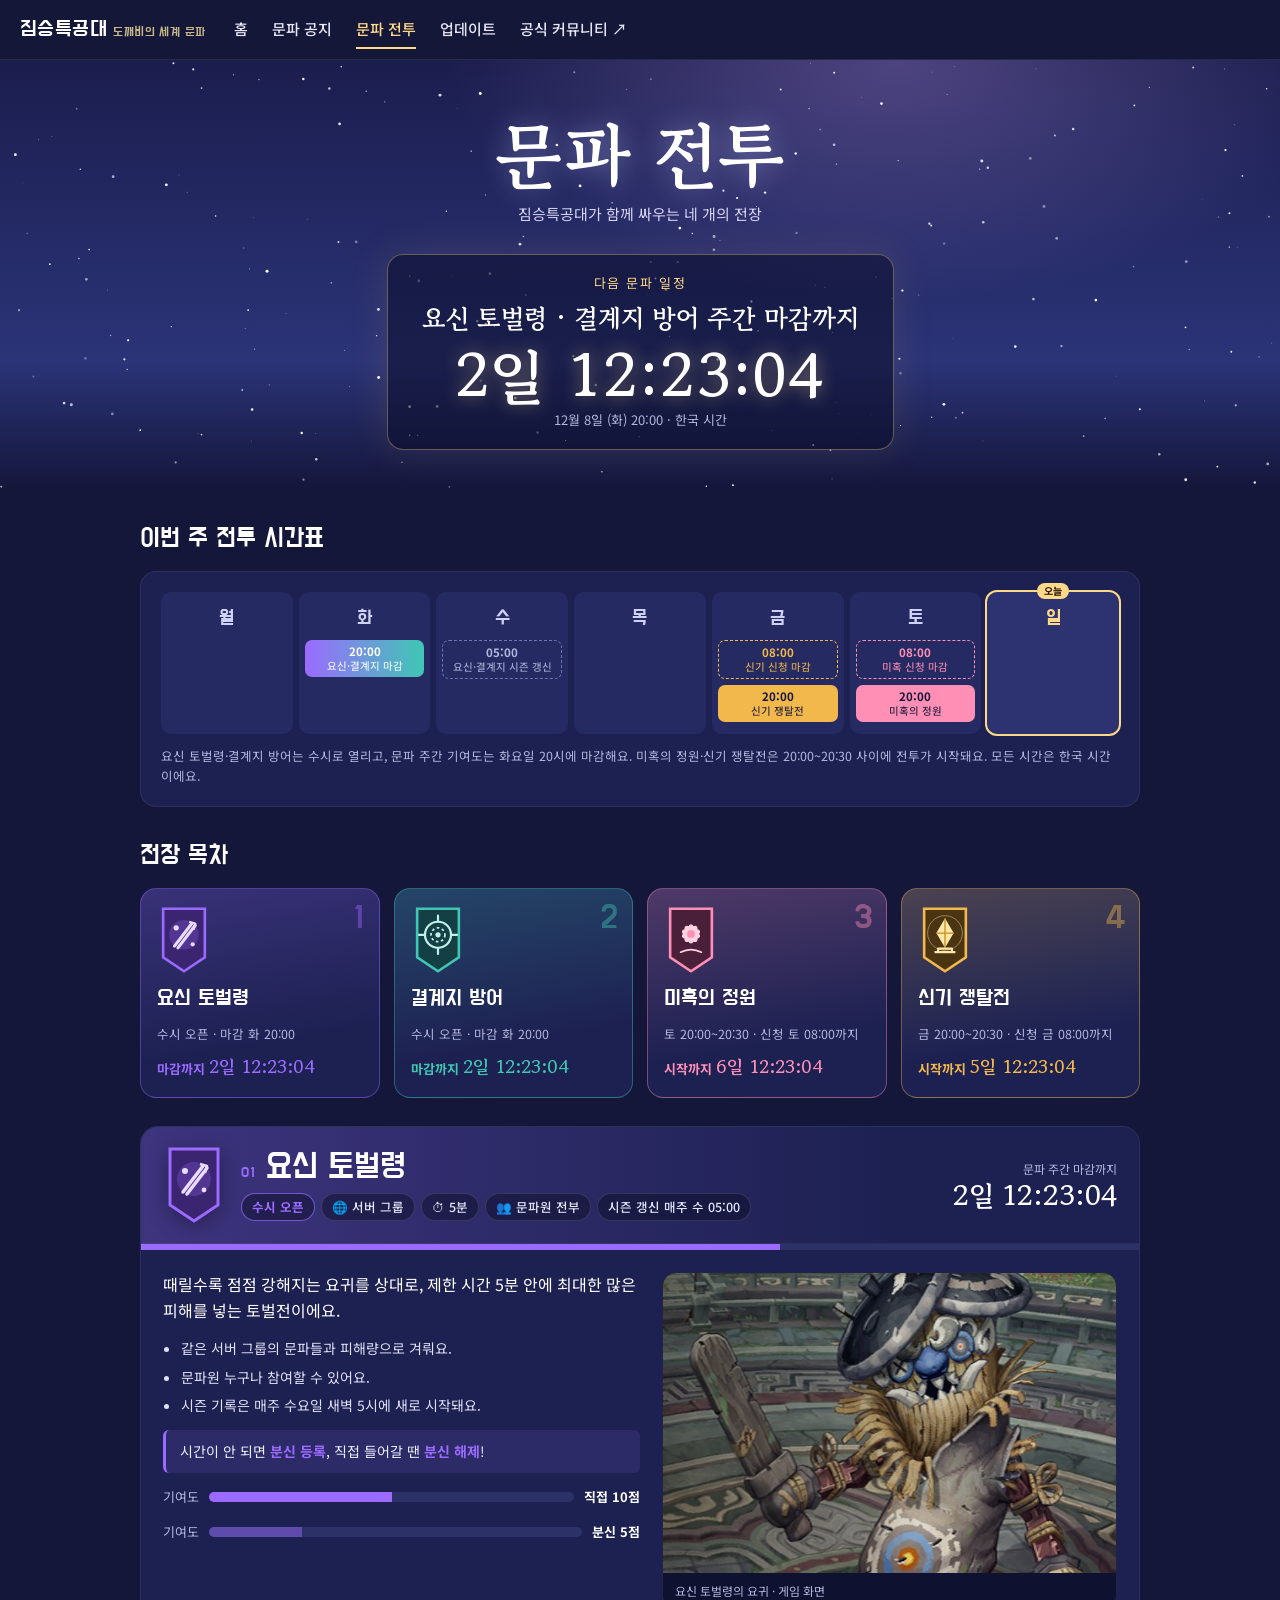
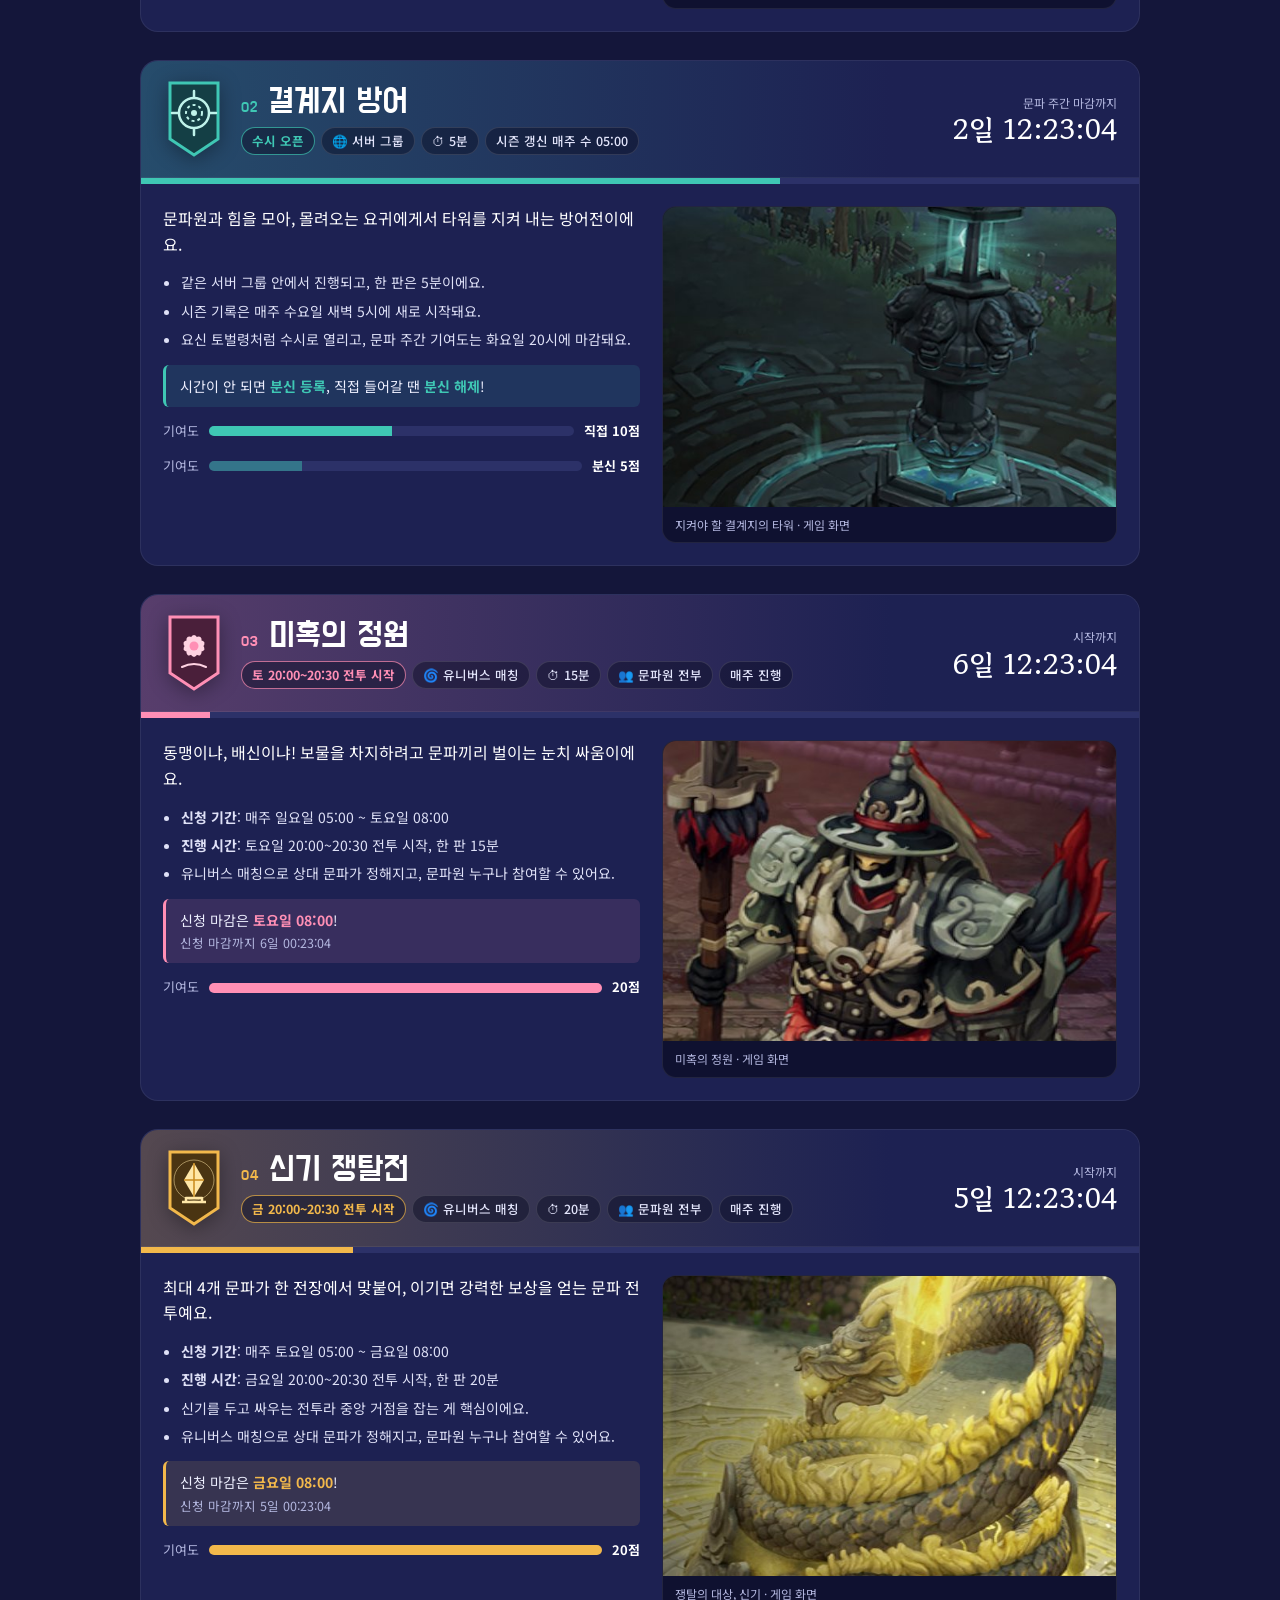
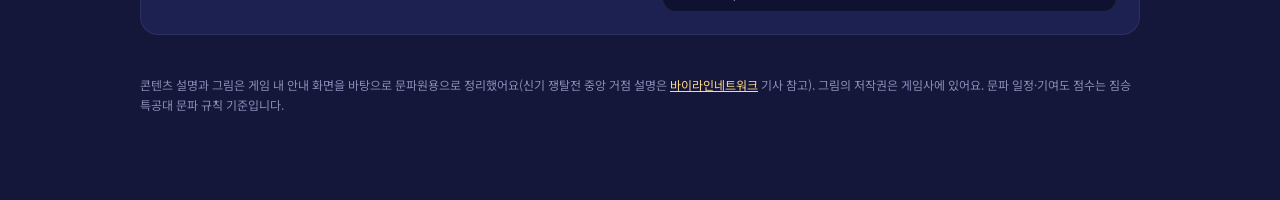
==== commit d9c41fdf: "일정 스크립트 캐시 갱신" ====
--- a/battle.html
+++ b/battle.html
@@ -309,7 +309,7 @@
   <p class="src">콘텐츠 설명과 그림은 게임 내 안내 화면을 바탕으로 문파원용으로 정리했어요(신기 쟁탈전 중앙 거점 설명은 <a href="https://byline.network/2026/08/20-643/" target="_blank" rel="noopener">바이라인네트워크</a> 기사 참고). 그림의 저작권은 게임사에 있어요. 문파 일정·기여도 점수는 짐승특공대 문파 규칙 기준입니다.</p>
 </main>
 
-<script src="schedule.js"></script>
+<script src="schedule.js?v=2"></script>
 <script>
 (function(){
   var B=window.BATTLES, T=window.BattleTime, WEEK=7*86400000;
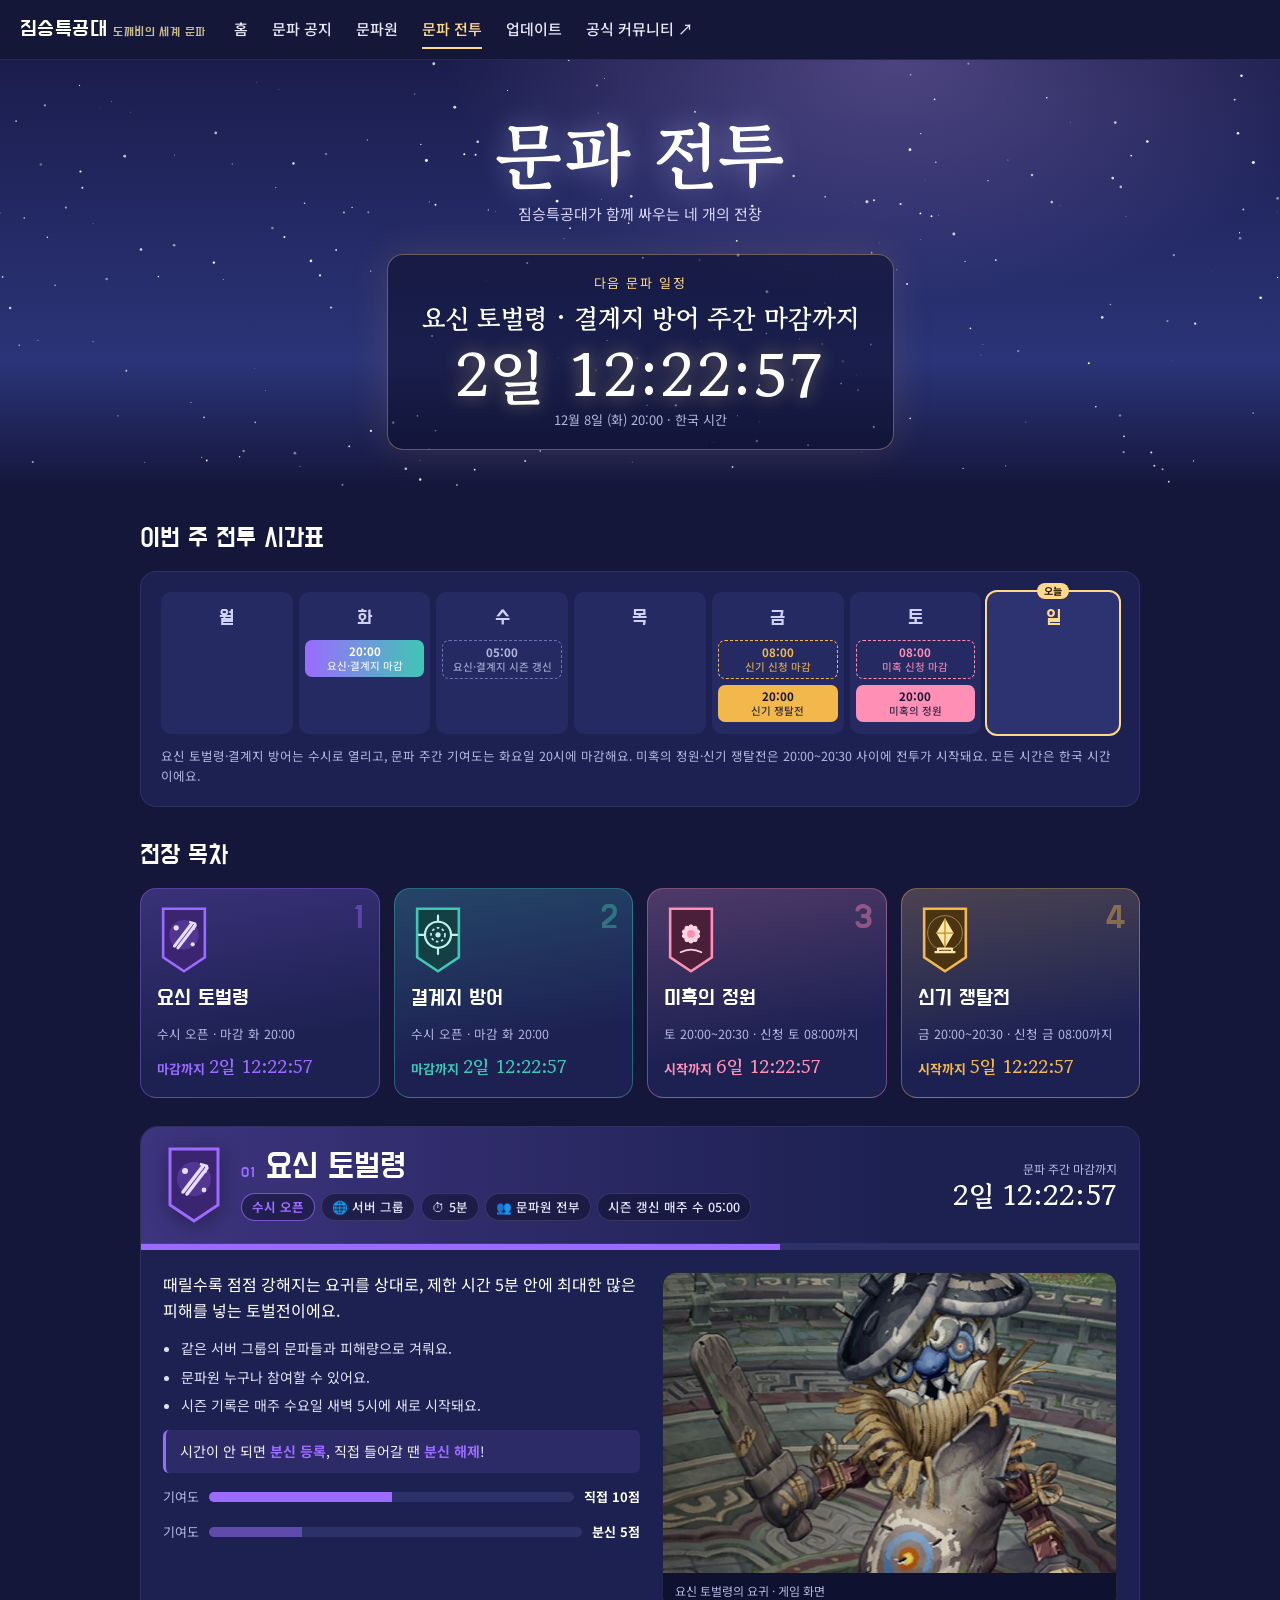
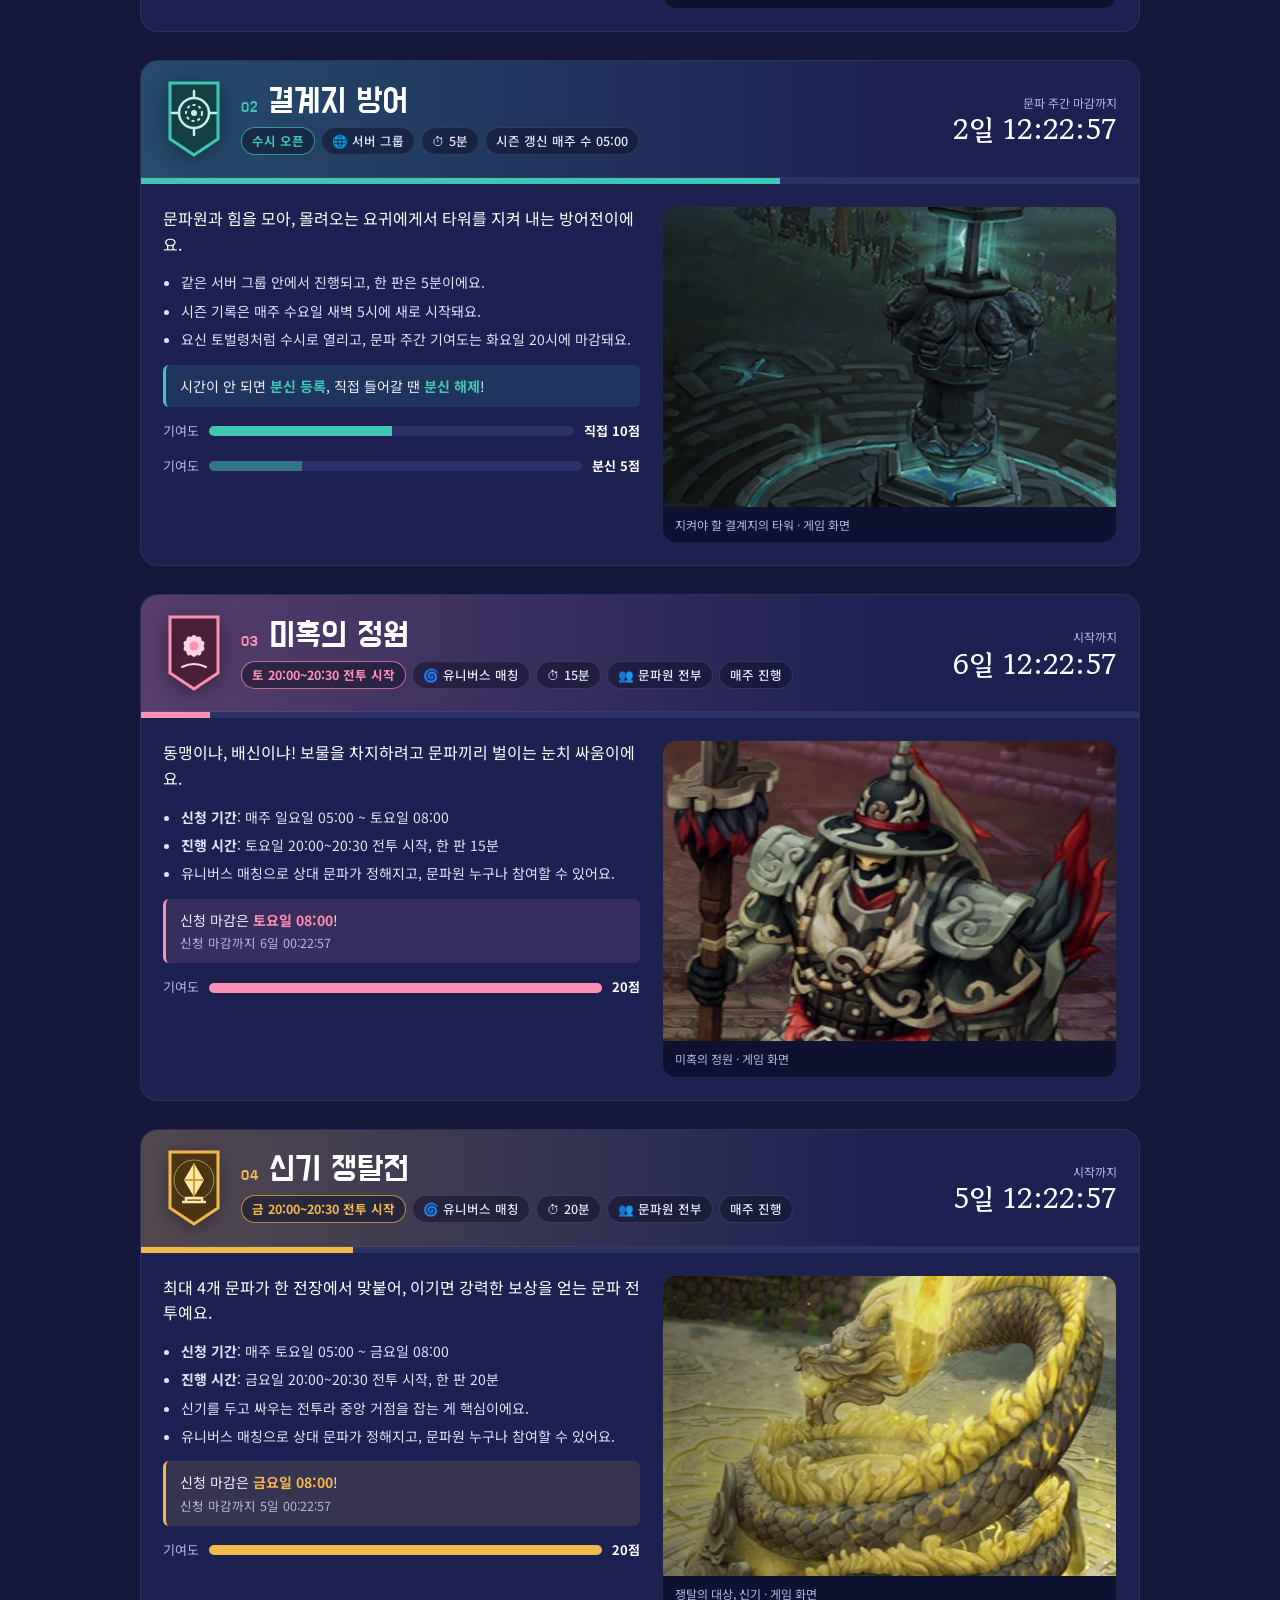
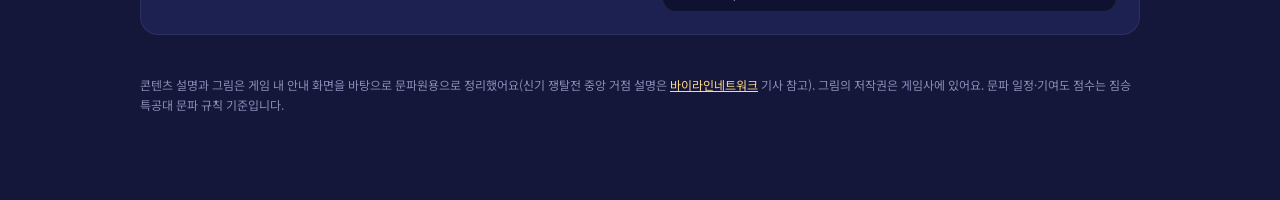
==== commit 1dc8a033: "문파원 탭 추가" ====
--- a/battle.html
+++ b/battle.html
@@ -121,6 +121,7 @@
   <nav>
     <a href="index.html">홈</a>
     <a href="notice.html">문파 공지</a>
+    <a href="members.html">문파원</a>
     <a href="battle.html" class="on">문파 전투</a>
     <a href="updates.html">업데이트</a>
     <a href="https://forum.kakaogames.com/dokkaebi" target="_blank" rel="noopener"><span class="pc">공식 </span>커뮤니티 ↗</a>
--- a/site.css
+++ b/site.css
@@ -12,3 +12,4 @@
 @media (max-width:560px){.gnb{gap:16px}.gnb .logo small{display:none}.gnb nav{gap:16px}.gnb nav a{font-size:14px}}
 @media (max-width:420px){.gnb .pc{display:none}.gnb{gap:12px}.gnb nav{gap:12px}}
 @media (max-width:480px){.gnb .logo{display:none}.gnb nav{gap:14px}.gnb nav a{font-size:14px}}
+@media (max-width:400px){.gnb nav{gap:11px}.gnb nav a{font-size:13px}}
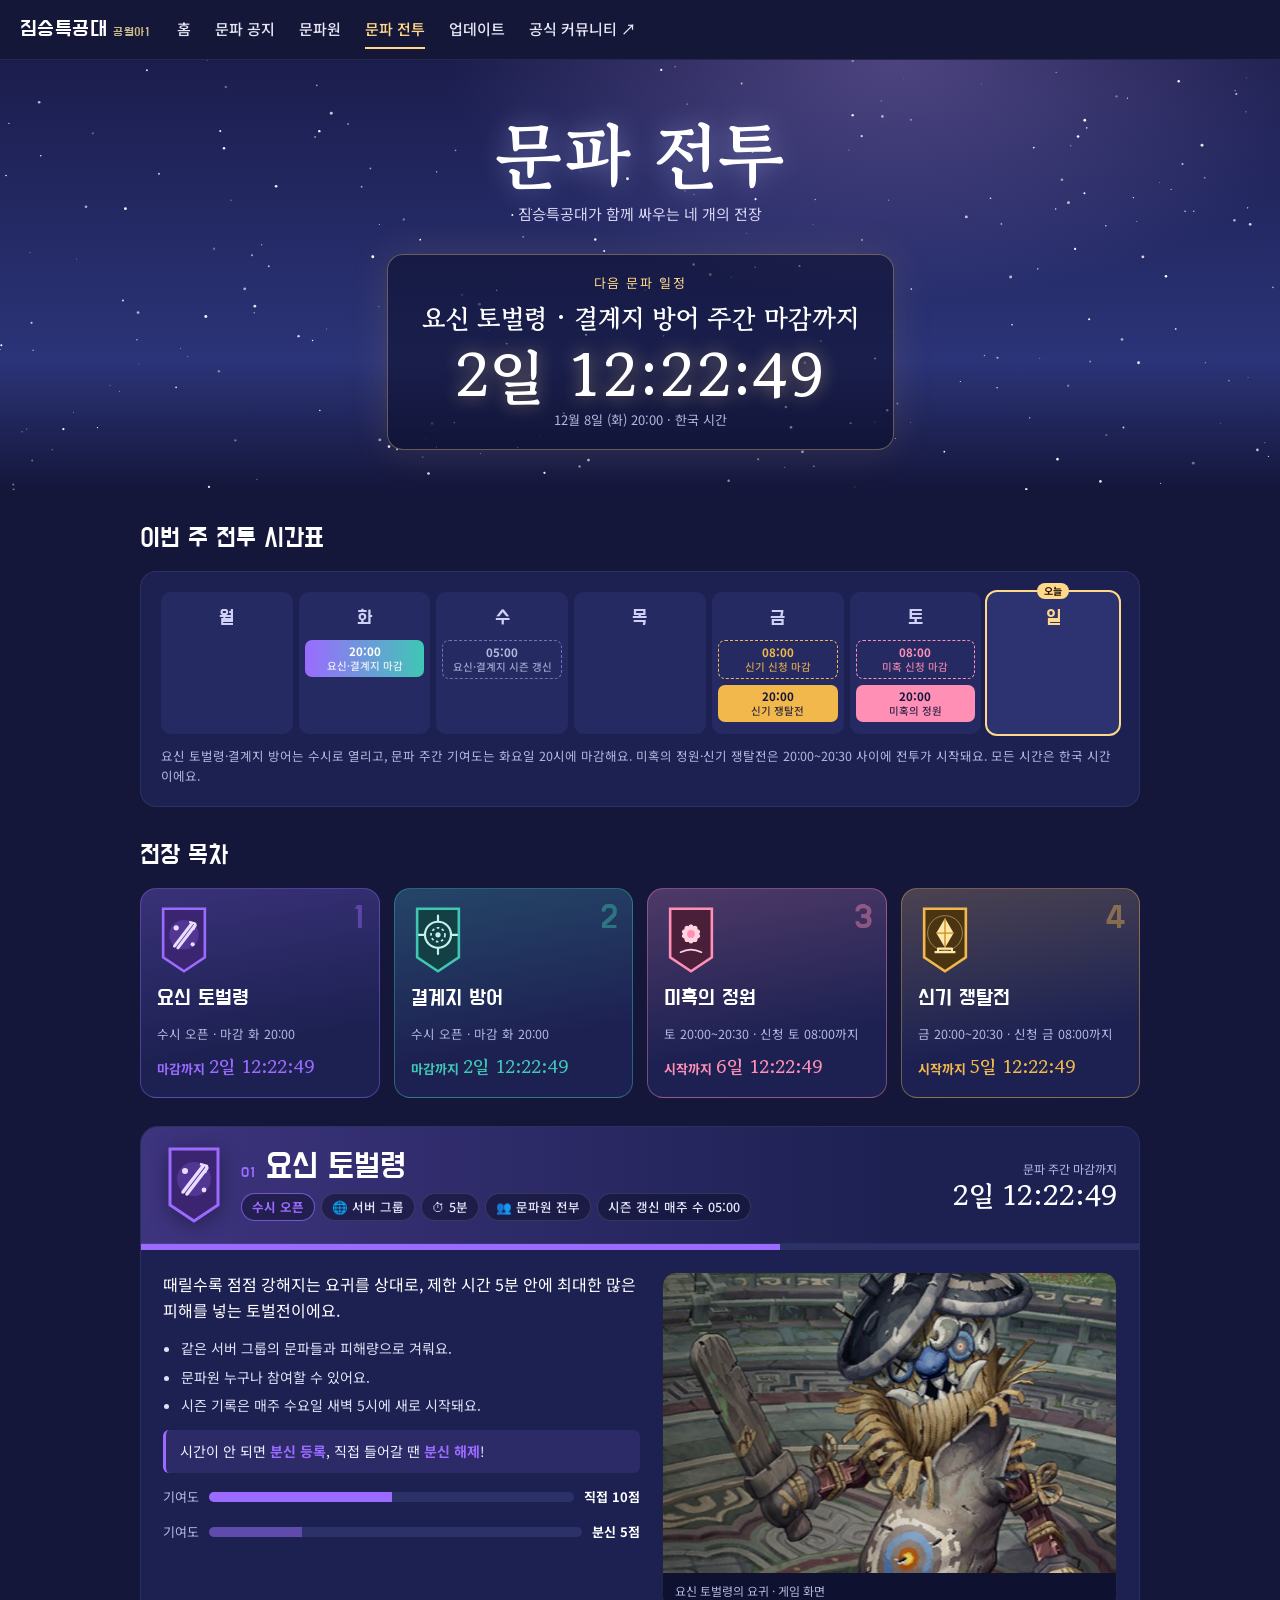
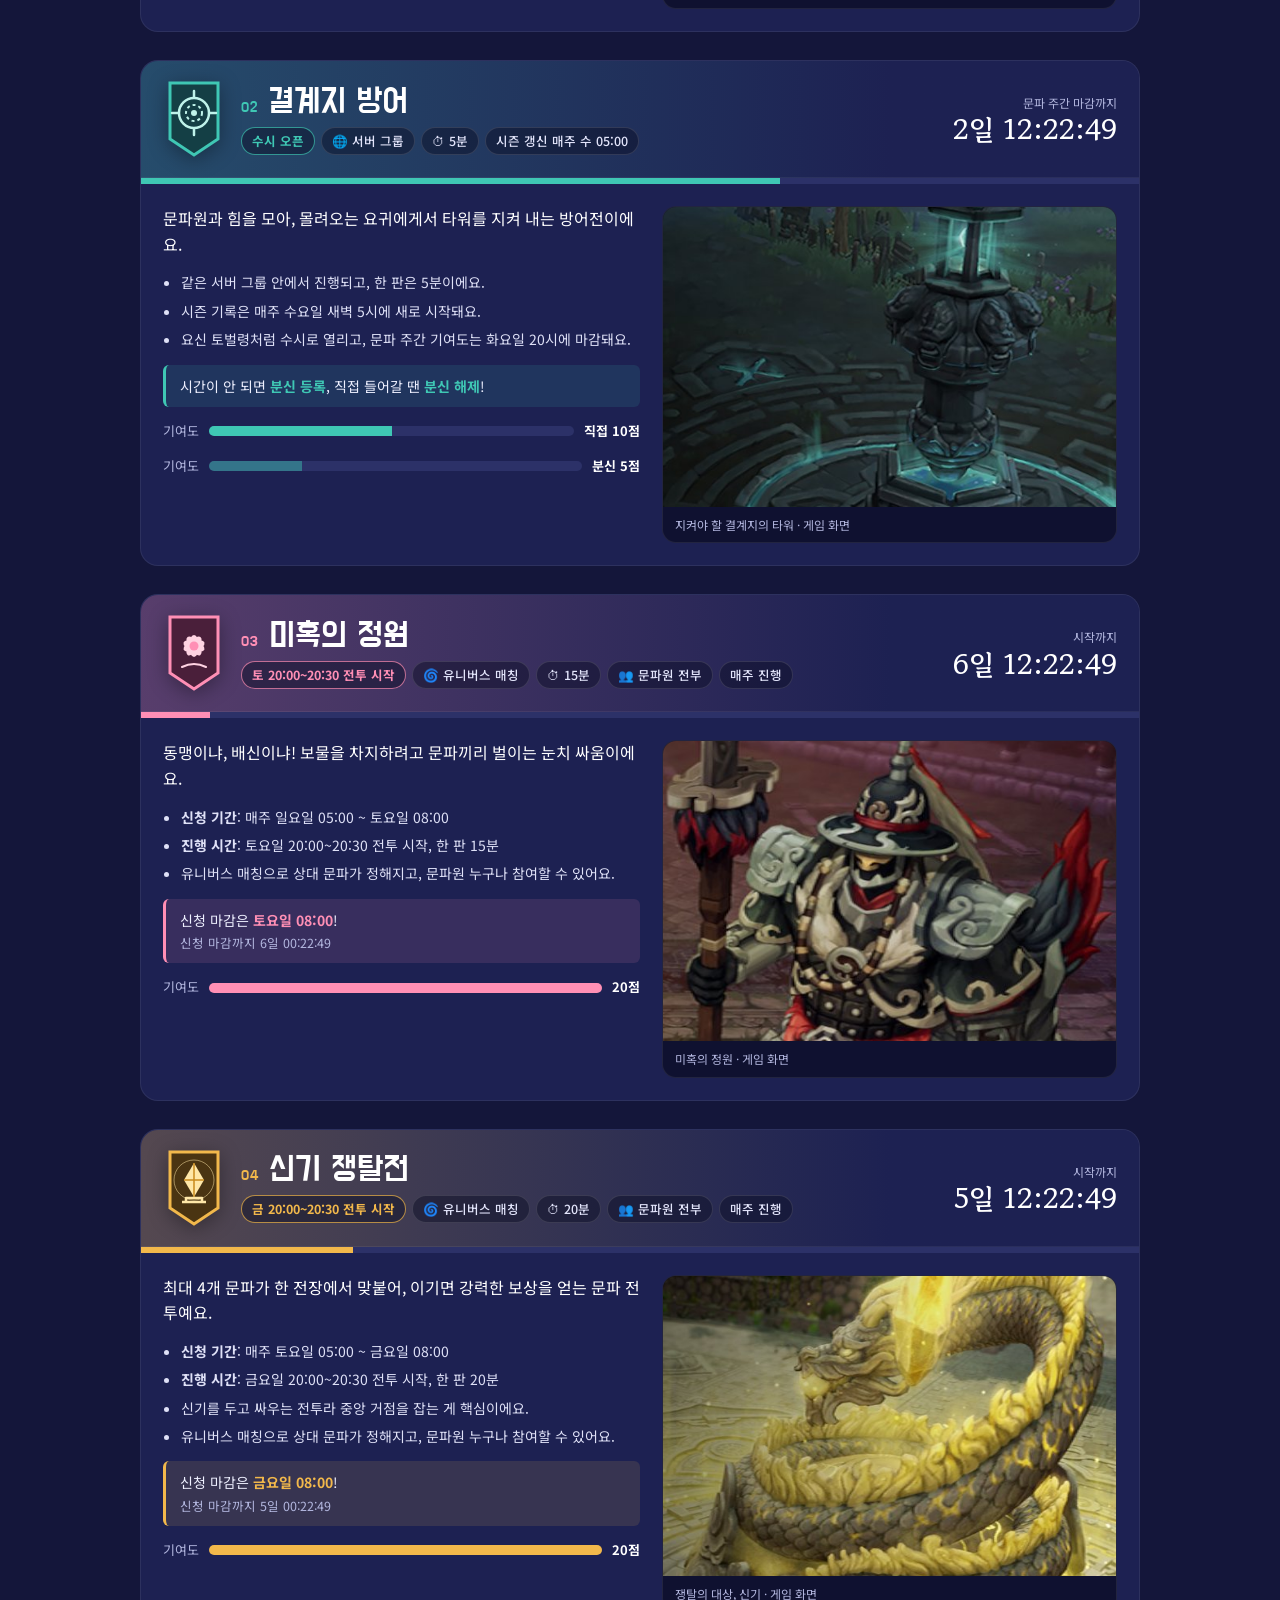
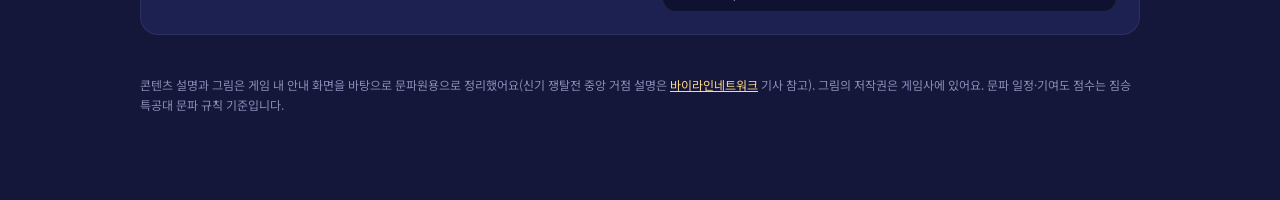
==== commit 69910a0a: "서버명 공월아1 표기" ====
--- a/battle.html
+++ b/battle.html
@@ -117,7 +117,7 @@
 </head>
 <body>
 <header class="gnb">
-  <a class="logo" href="index.html">짐승특공대<small>도깨비의 세계 문파</small></a>
+  <a class="logo" href="index.html">짐승특공대<small>공월아1</small></a>
   <nav>
     <a href="index.html">홈</a>
     <a href="notice.html">문파 공지</a>
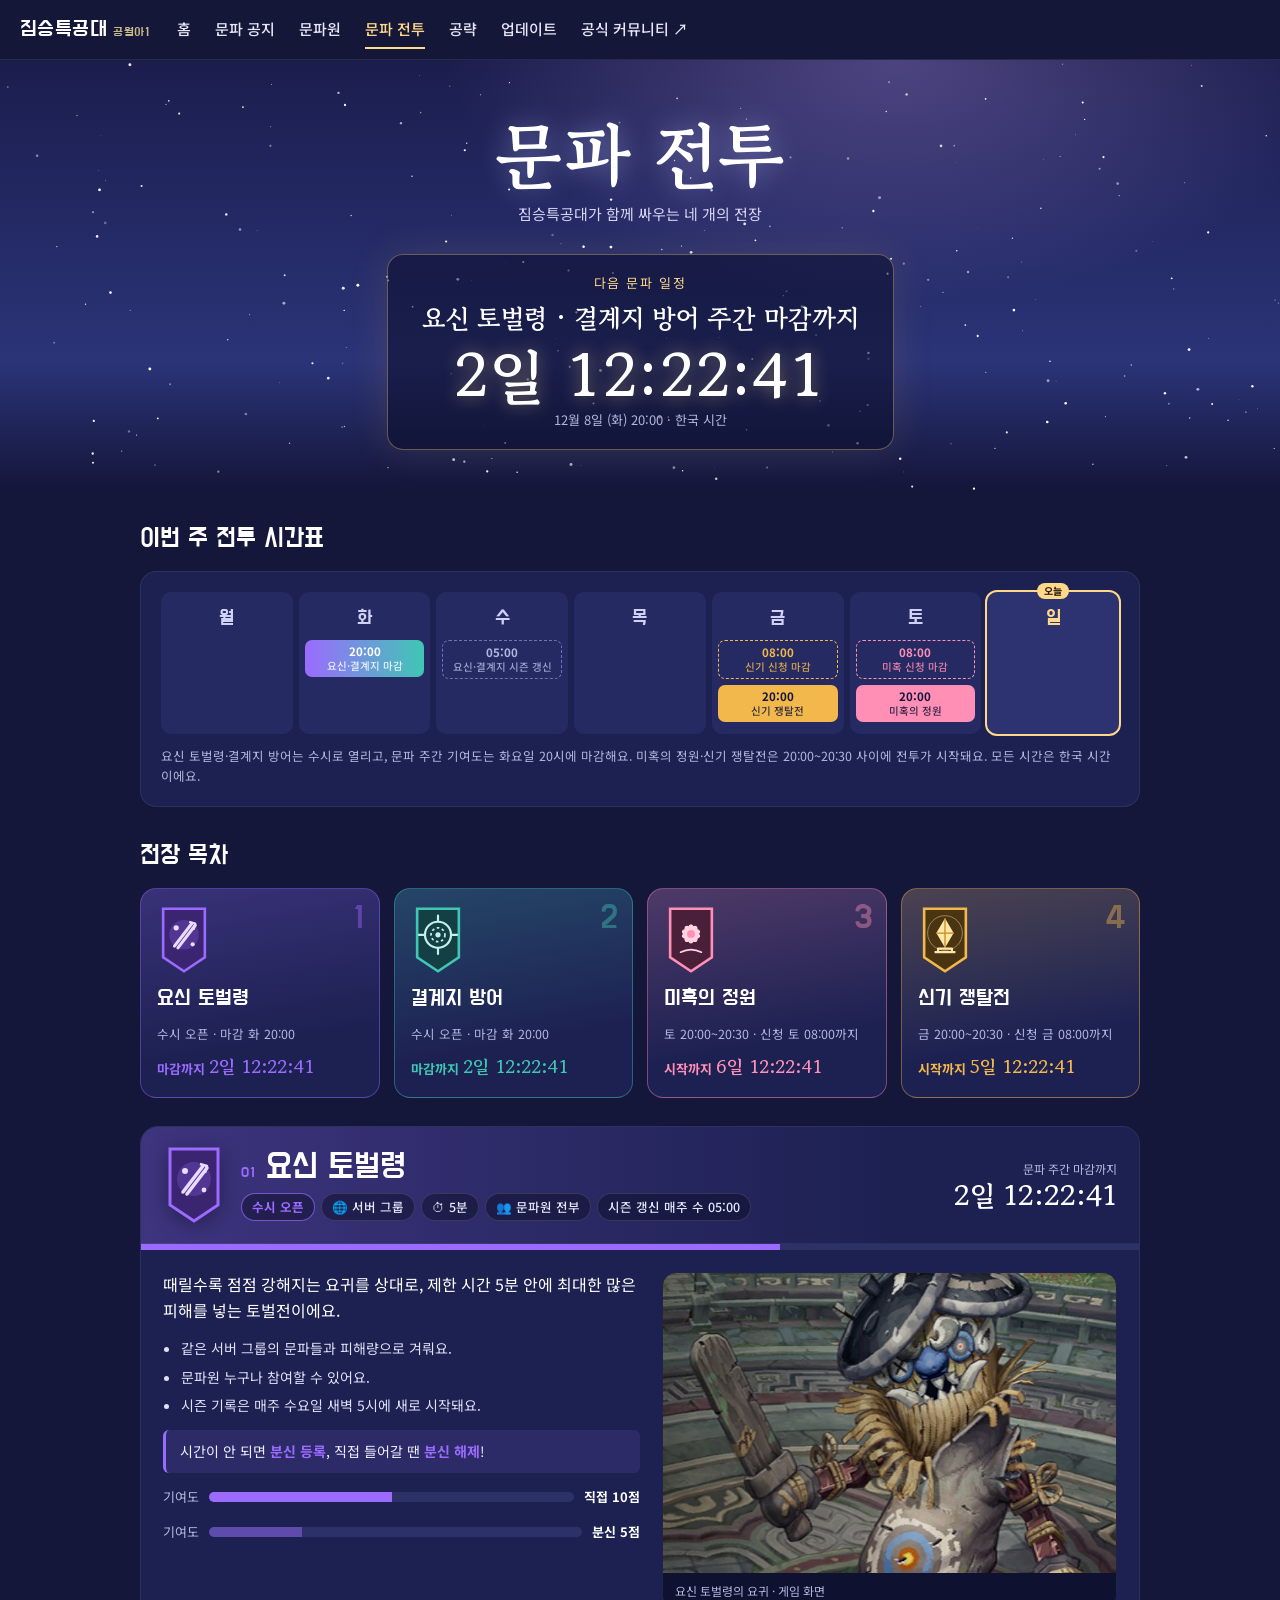
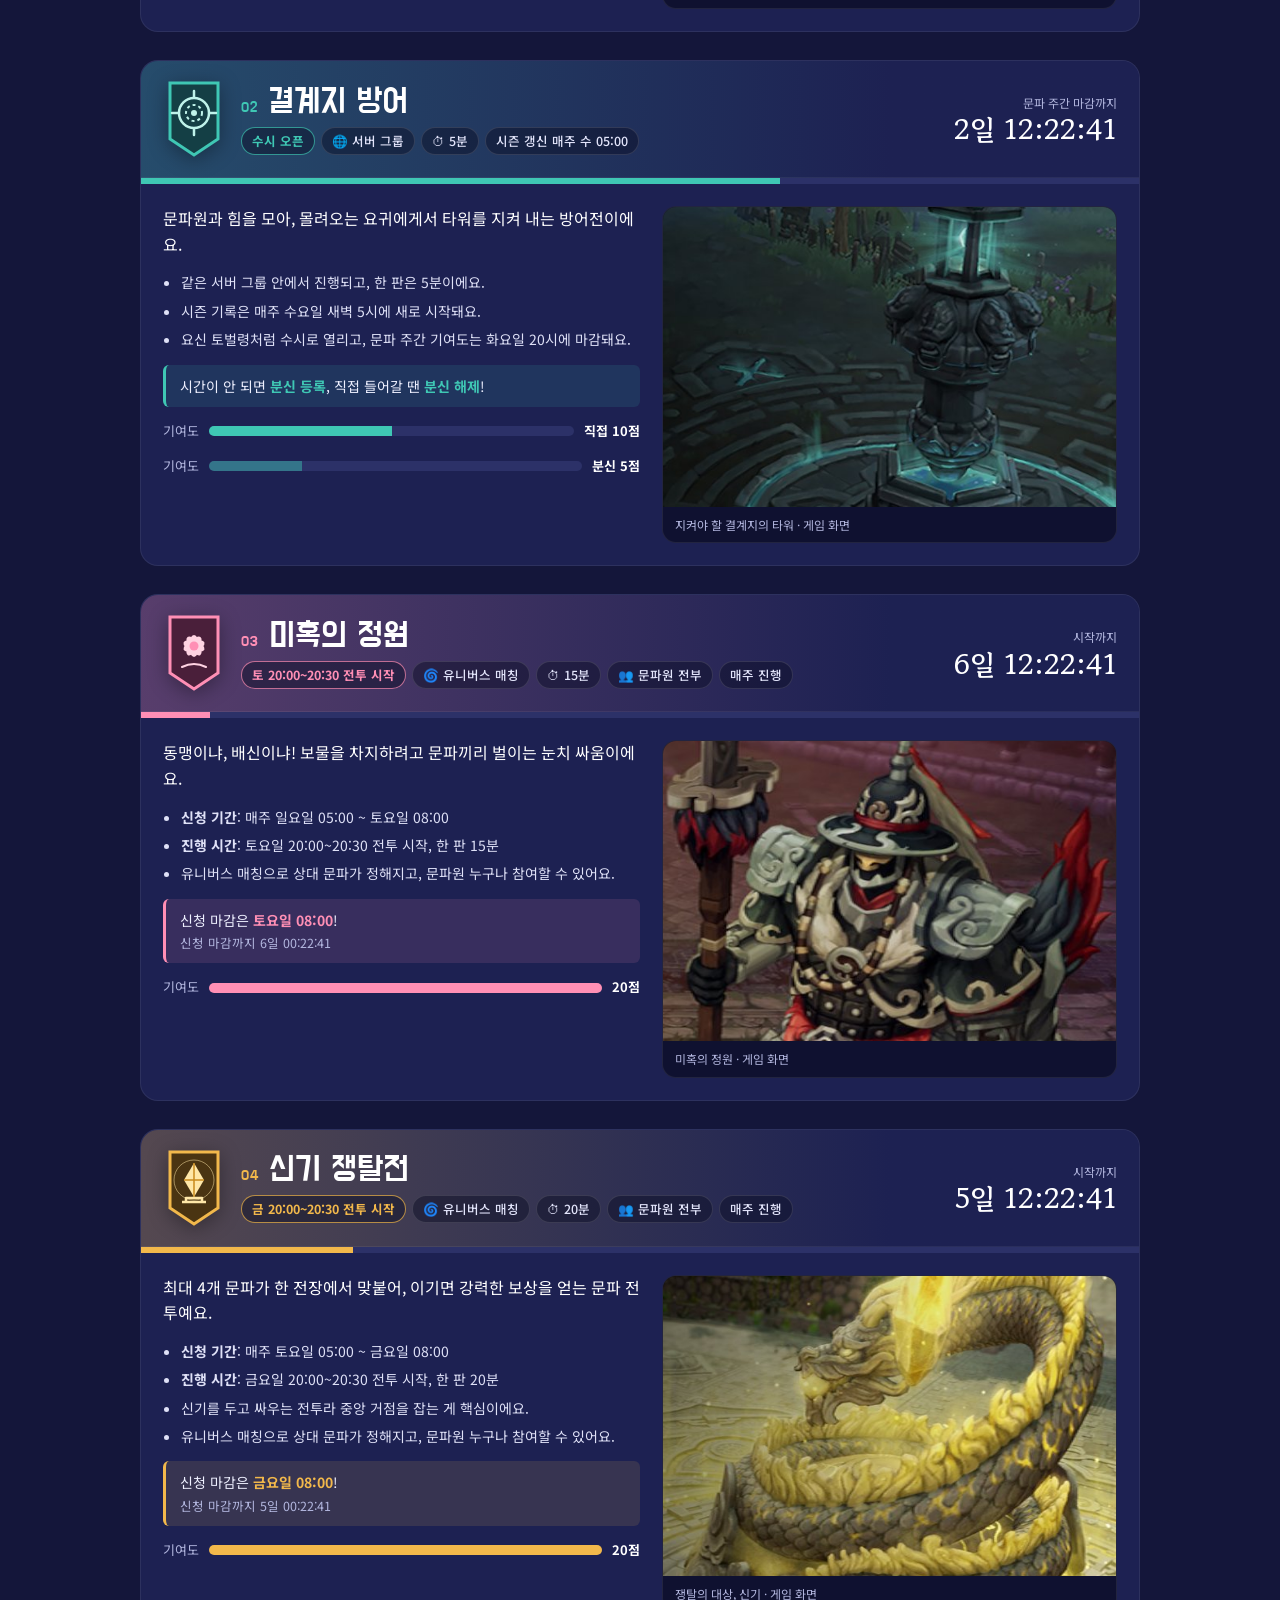
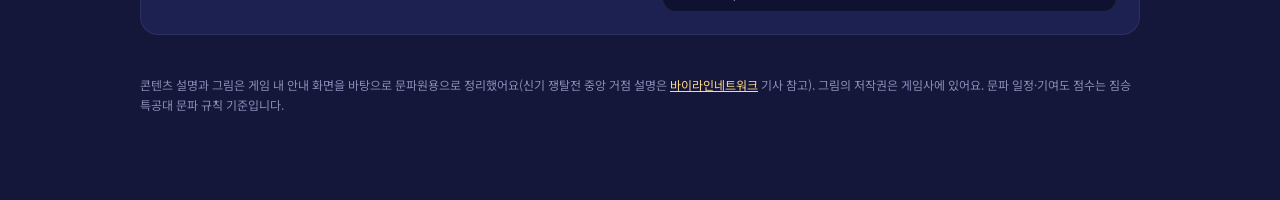
==== commit 74340a52: "공략 탭 추가: 불가살이 레이드 S 영상" ====
--- a/battle.html
+++ b/battle.html
@@ -123,6 +123,7 @@
     <a href="notice.html">문파 공지</a>
     <a href="members.html">문파원</a>
     <a href="battle.html" class="on">문파 전투</a>
+    <a href="guide.html">공략</a>
     <a href="updates.html">업데이트</a>
     <a href="https://forum.kakaogames.com/dokkaebi" target="_blank" rel="noopener"><span class="pc">공식 </span>커뮤니티 ↗</a>
   </nav>
